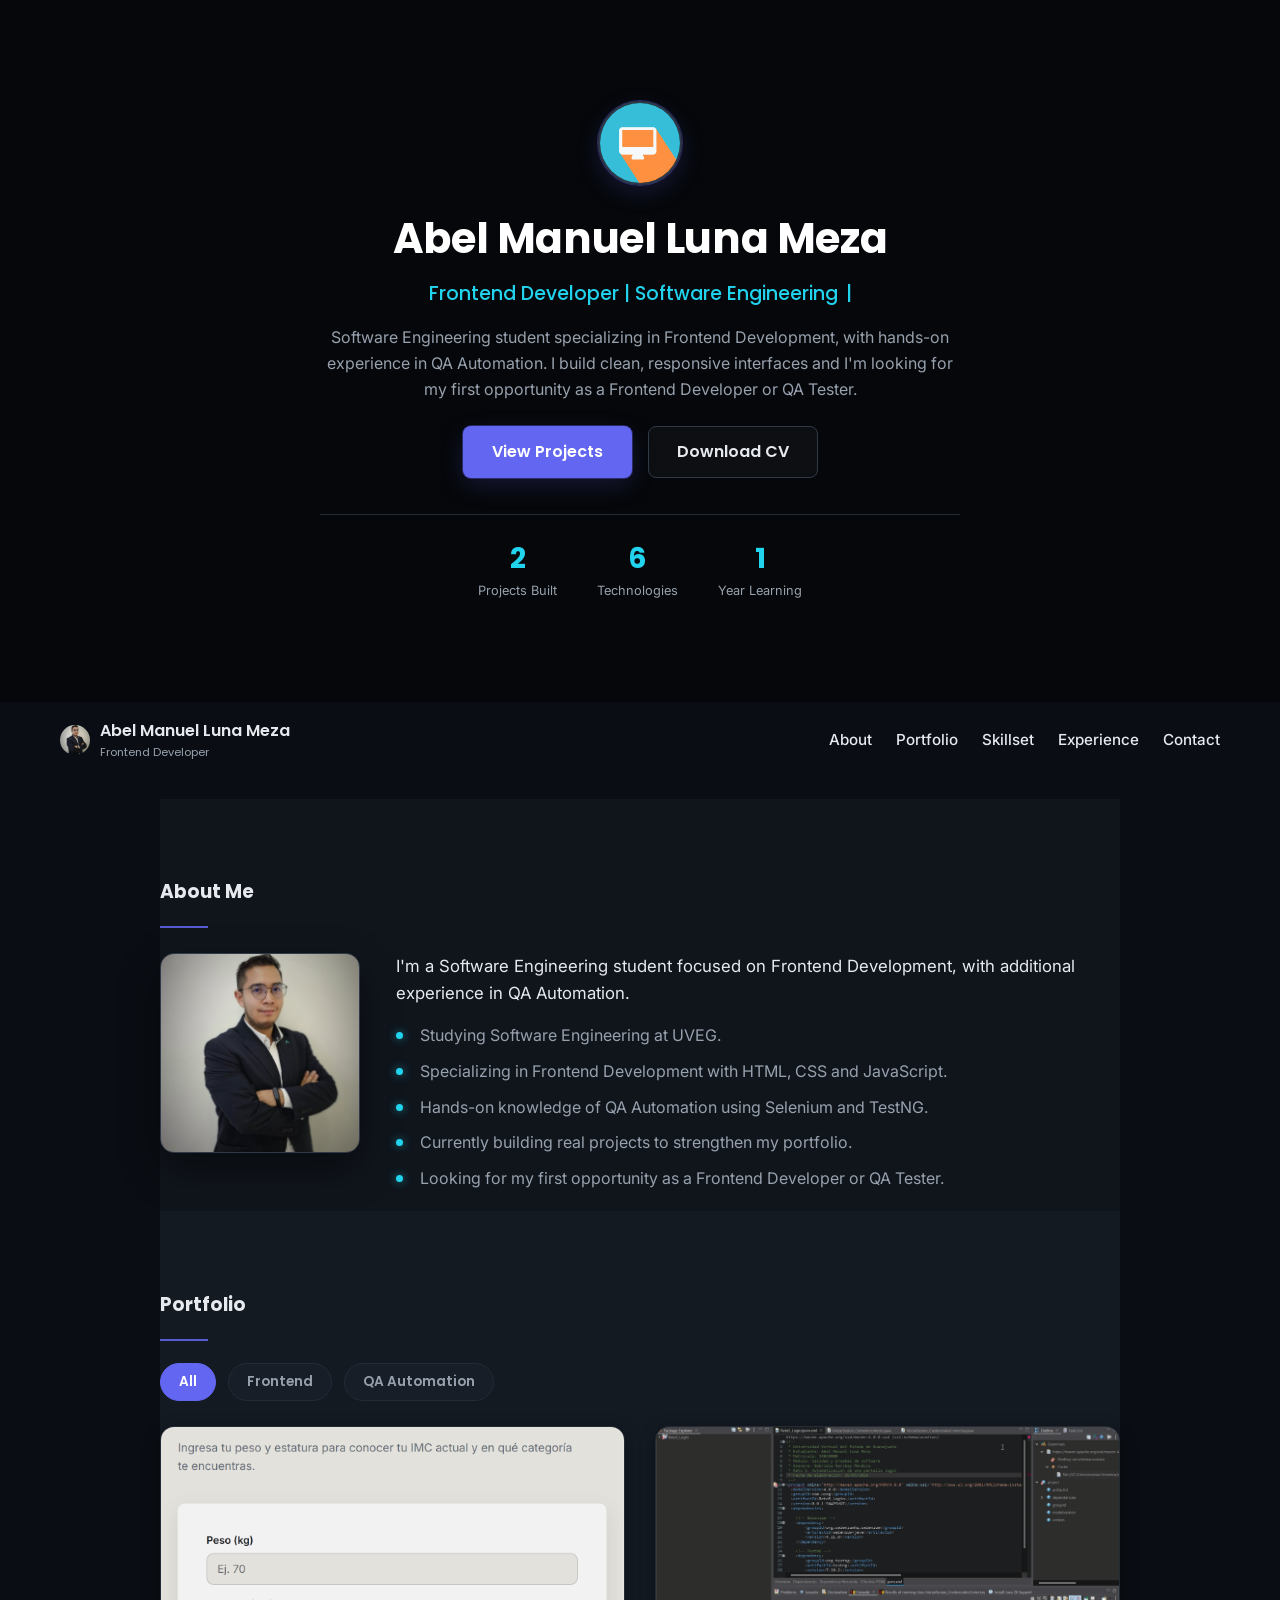
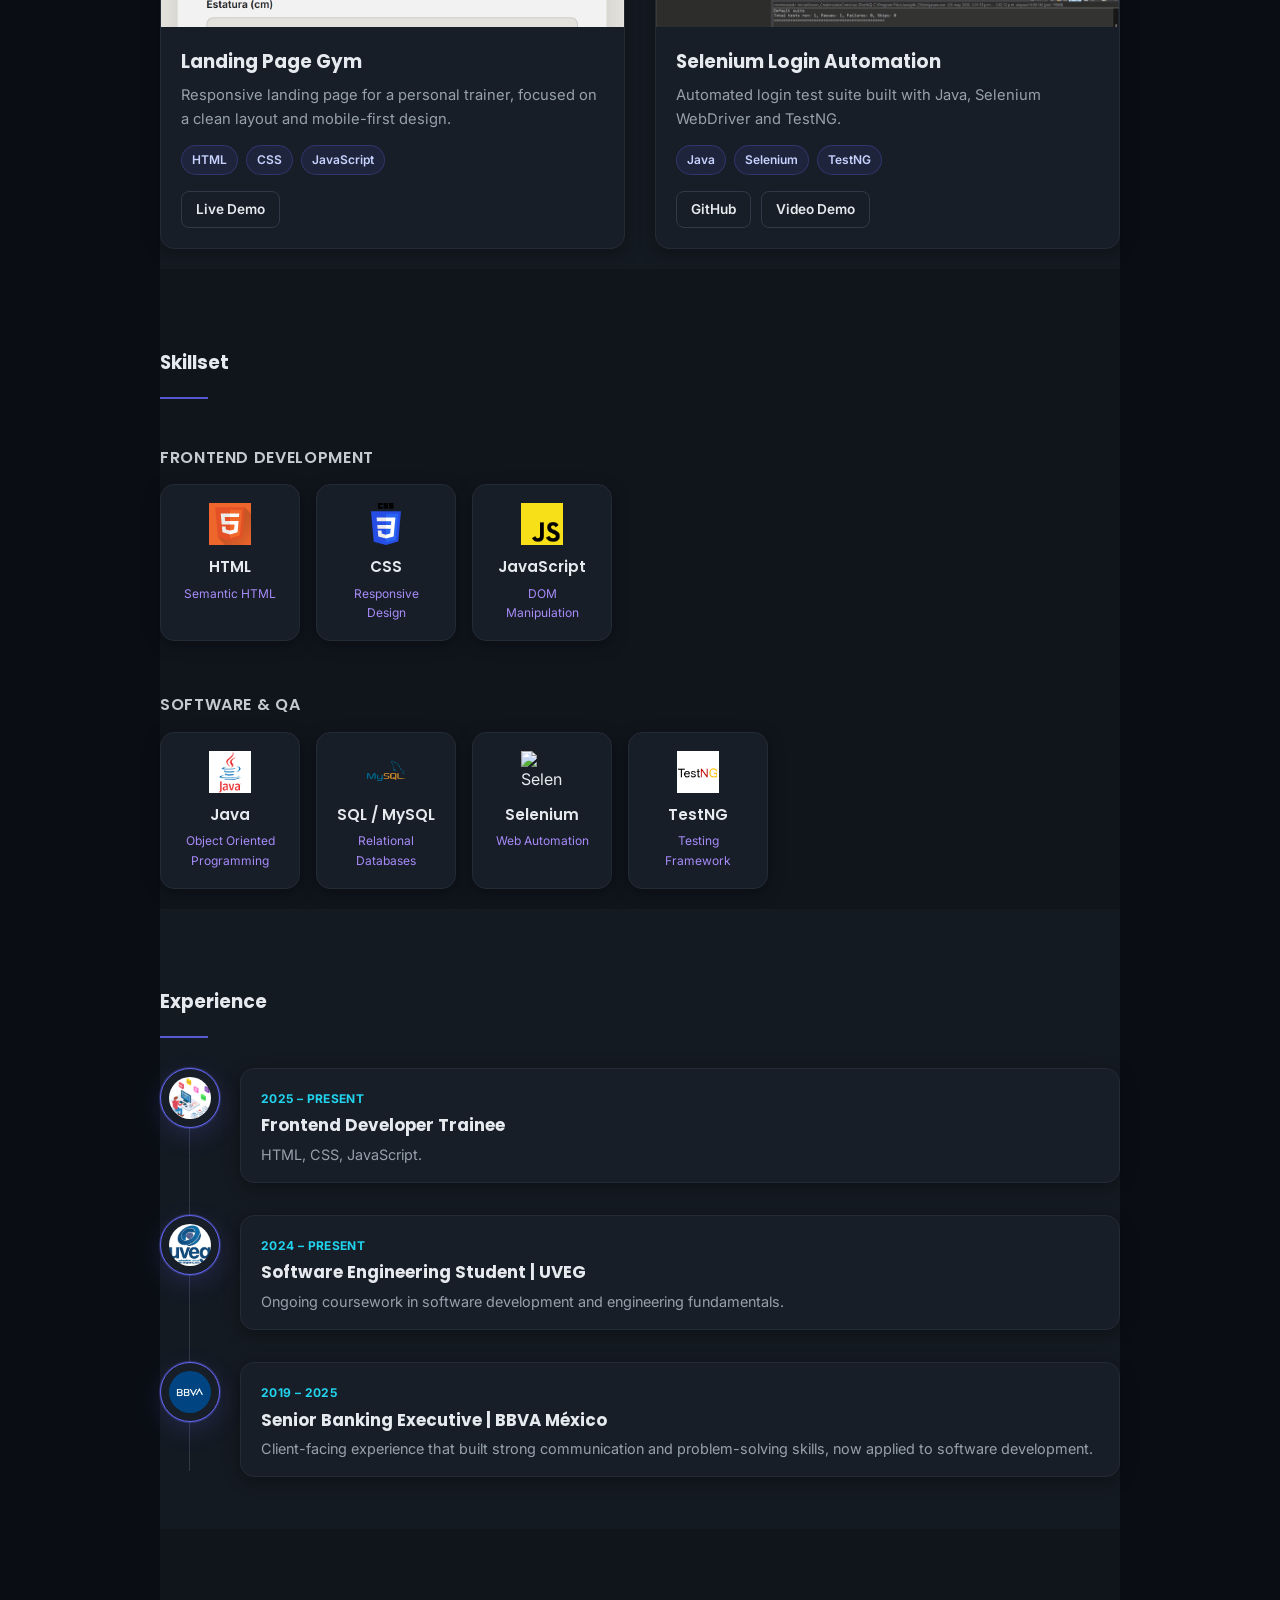
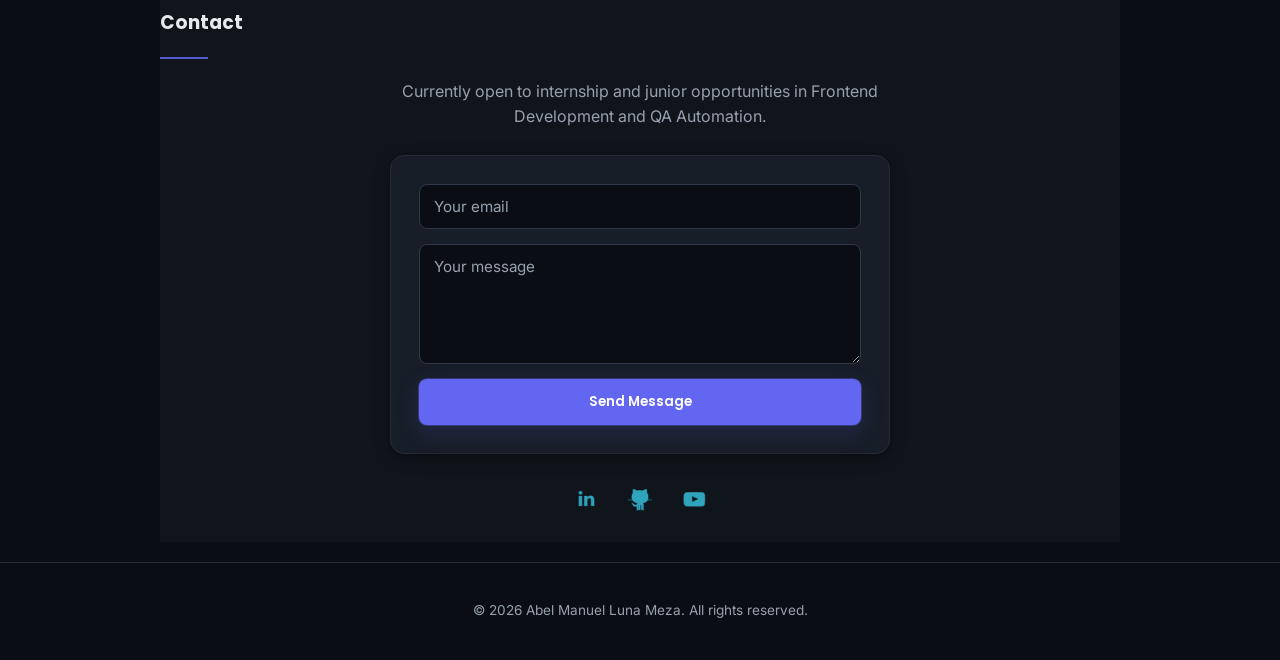
==== index.html @ c8da97dd "Enhance portfolio layout and SEO metadata Updated portfolio details, added meta tags for SEO, and im" ====
<!DOCTYPE html>
<html lang="en">
<head>
    <meta charset="UTF-8"/>
    <meta name="viewport" content="width=device-width, initial-scale=1.0"/>
    <title>Abel Manuel Luna Meza | Frontend Developer &amp; QA Automation</title>
    <meta name="description" content="Portfolio of Abel Manuel Luna Meza — Frontend Developer and Software Engineering student specializing in responsive web development and QA automation with Selenium."/>

    <meta property="og:title" content="Abel Manuel Luna Meza | Frontend Developer & QA Automation"/>
    <meta property="og:description" content="Frontend Developer and Software Engineering student building clean, responsive interfaces and exploring QA automation."/>
    <meta property="og:type" content="website"/>
    <meta property="og:image" content="./Imagenes Portafolio/img/logos/large.png"/>

    <link rel="icon" type="image/png" href="./Imagenes Portafolio/img/logos/large.png"/>

    <link rel="preconnect" href="https://fonts.googleapis.com">
    <link rel="preconnect" href="https://fonts.gstatic.com" crossorigin>
    <link href="https://fonts.googleapis.com/css2?family=Poppins:wght@500;600;700&family=Inter:wght@400;500;600&display=swap" rel="stylesheet">

    <link rel="stylesheet" href="Style.css">
</head>
<body>

<a href="#home" class="skip-link">Skip to content</a>

<header id="home" class="hero">
    <video autoplay loop muted playsinline class="video-bg">
        <source src="./Multimedia/Video Headder/174086-850404739_small.mp4" type="video/mp4" />
    </video>

    <div class="hero-content">
        <img class="circle profile-img" src="./Imagenes Portafolio/img/logos/large.png" alt="Portfolio logo" />
        <h1>Abel Manuel Luna Meza</h1>
        <h2 id="typing-title" class="hero-role"></h2>

        <p class="hero-description">
            Software Engineering student specializing in Frontend Development, with hands-on
            experience in QA Automation. I build clean, responsive interfaces and I'm looking
            for my first opportunity as a Frontend Developer or QA Tester.
        </p>

        <div class="hero-buttons">
            <a href="#portfolio" class="btn btn-primary">View Projects</a>
            <a href="./Multimedia/CV/Abel_Luna_CV.pdf" class="btn btn-outline" download>Download CV</a>
        </div>

        <div class="hero-stats">
            <div class="stat-item">
                <span class="stat-number" data-target="2">0</span>
                <span class="stat-label">Projects Built</span>
            </div>
            <div class="stat-item">
                <span class="stat-number" data-target="6">0</span>
                <span class="stat-label">Technologies</span>
            </div>
            <div class="stat-item">
                <span class="stat-number" data-target="1">0</span>
                <span class="stat-label">Year Learning</span>
            </div>
        </div>
    </div>
</header>

<nav id="navbar">
    <div class="nav-container">
        <a href="#home" class="nav-logo">
            <img class="circle" src="./Multimedia/Imagenes/Perfil.jpeg" width="30" height="30" alt="Abel Manuel Luna Meza" />
            <span>Abel Manuel Luna Meza <small>Frontend Developer</small></span>
        </a>

        <button id="menu-toggle" class="menu-toggle" aria-label="Toggle navigation menu" aria-expanded="false" aria-controls="nav-links">
            <span></span><span></span><span></span>
        </button>

        <ul class="nav-links" id="nav-links">
            <li><a href="#about">About</a></li>
            <li><a href="#portfolio">Portfolio</a></li>
            <li><a href="#skillset">Skillset</a></li>
            <li><a href="#experience">Experience</a></li>
            <li><a href="#contact">Contact</a></li>
        </ul>
    </div>
</nav>

<main class="container">

    <section id="about" class="reveal">
        <h3>About Me</h3>
        <hr/>

        <div class="about-grid">
            <img class="about-img" src="./Multimedia/Imagenes/Perfil.jpeg" alt="Abel Manuel Luna Meza" loading="lazy"/>

            <div class="about-text">
                <p>
                    I'm a Software Engineering student focused on Frontend Development, with
                    additional experience in QA Automation.
                </p>
                <ul class="about-list">
                    <li>Studying Software Engineering at UVEG.</li>
                    <li>Specializing in Frontend Development with HTML, CSS and JavaScript.</li>
                    <li>Hands-on knowledge of QA Automation using Selenium and TestNG.</li>
                    <li>Currently building real projects to strengthen my portfolio.</li>
                    <li>Looking for my first opportunity as a Frontend Developer or QA Tester.</li>
                </ul>
            </div>
        </div>
    </section>

    <section id="portfolio" class="reveal">
        <h3>Portfolio</h3>
        <hr/>

        <div class="filter-buttons" role="group" aria-label="Filter projects by category">
            <button class="filter-btn active" data-filter="all">All</button>
            <button class="filter-btn" data-filter="frontend">Frontend</button>
            <button class="filter-btn" data-filter="qa">QA Automation</button>
        </div>

        <div class="project-grid">

            <div class="project-item" data-category="frontend">
                <img src="./Imagenes Portafolio/img/portfolio/Calculadora IMC.png" alt="Landing Page Gym project screenshot" loading="lazy">

                <div class="project-info">
                    <h4>Landing Page Gym</h4>
                    <p>Responsive landing page for a personal trainer, focused on a clean layout and mobile-first design.</p>
                    <div class="tech-tags">
                        <span>HTML</span><span>CSS</span><span>JavaScript</span>
                    </div>
                    <div class="project-buttons">
                        <a href="https://lunam350.github.io/fitness-trainer-landing-page/" target="_blank" rel="noopener" aria-label="View Landing Page Gym live demo">Live Demo</a>
                    </div>
                </div>
            </div>

            <div class="project-item" data-category="qa">
                <img src="./Imagenes Portafolio/img/portfolio/Automatizacion.png" alt="Selenium Login Automation project screenshot" loading="lazy">

                <div class="project-info">
                    <h4>Selenium Login Automation</h4>
                    <p>Automated login test suite built with Java, Selenium WebDriver and TestNG.</p>
                    <div class="tech-tags">
                        <span>Java</span><span>Selenium</span><span>TestNG</span>
                    </div>
                    <div class="project-buttons">
                        <a href="https://github.com/lunam350/selenium-login-automation" target="_blank" rel="noopener" aria-label="View Selenium Login Automation source on GitHub">GitHub</a>
                        <a href="https://youtu.be/UbXfPNWPZKs" target="_blank" rel="noopener" aria-label="Watch Selenium Login Automation demo video">Video Demo</a>
                    </div>
                </div>
            </div>

        </div>
    </section>

    <section id="skillset" class="reveal">
        <h3>Skillset</h3>
        <hr/>

        <div class="skill-container">
            <div class="skill-category">
                <h4>Frontend Development</h4>
                <div class="skill-cards">
                    <div class="skill-card">
                        <img src="./Imagenes Portafolio/img/skillset/html.svg" alt="HTML" loading="lazy">
                        <span class="skill-name">HTML</span>
                        <span class="skill-subtitle">Semantic HTML</span>
                    </div>
                    <div class="skill-card">
                        <img src="./Imagenes Portafolio/img/skillset/css.svg" alt="CSS" loading="lazy">
                        <span class="skill-name">CSS</span>
                        <span class="skill-subtitle">Responsive Design</span>
                    </div>
                    <div class="skill-card">
                        <img src="./Imagenes Portafolio/img/skillset/JSc.png" alt="JavaScript" loading="lazy">
                        <span class="skill-name">JavaScript</span>
                        <span class="skill-subtitle">DOM Manipulation</span>
                    </div>
                </div>
            </div>

            <div class="skill-category">
                <h4>Software &amp; QA</h4>
                <div class="skill-cards">
                    <div class="skill-card">
                        <img src="./Imagenes Portafolio/img/skillset/images.png" alt="Java" loading="lazy">
                        <span class="skill-name">Java</span>
                        <span class="skill-subtitle">Object Oriented Programming</span>
                    </div>
                    <div class="skill-card">
                        <img src="./Imagenes Portafolio/img/skillset/mysql-5-logo-png-transparent.png" alt="SQL / MySQL" loading="lazy">
                        <span class="skill-name">SQL / MySQL</span>
                        <span class="skill-subtitle">Relational Databases</span>
                    </div>
                    <div class="skill-card">
                        <img src="./Imagenes Portafolio/img/skillset/selenium.png" alt="Selenium" loading="lazy">
                        <span class="skill-name">Selenium</span>
                        <span class="skill-subtitle">Web Automation</span>
                    </div>
                    <div class="skill-card">
                        <img src="./Imagenes Portafolio/img/skillset/test.png" alt="TestNG" loading="lazy">
                        <span class="skill-name">TestNG</span>
                        <span class="skill-subtitle">Testing Framework</span>
                    </div>
                </div>
            </div>
        </div>
    </section>

    <section id="experience" class="reveal">
        <h3>Experience</h3>
        <hr/>

        <ul class="timeline">
            <li class="timeline-item">
                <img src="./Imagenes Portafolio/img/experience/desarrollo.png" alt="Frontend Development" loading="lazy">
                <div class="timeline-content">
                    <span class="timeline-date">2025 &ndash; Present</span>
                    <h4>Frontend Developer Trainee</h4>
                    <p>HTML, CSS, JavaScript.</p>
                </div>
            </li>

            <li class="timeline-item">
                <img src="./Imagenes Portafolio/img/experience/UVEG_Logo.jpg" alt="UVEG" loading="lazy">
                <div class="timeline-content">
                    <span class="timeline-date">2024 &ndash; Present</span>
                    <h4>Software Engineering Student | UVEG</h4>
                    <p>Ongoing coursework in software development and engineering fundamentals.</p>
                </div>
            </li>

            <li class="timeline-item">
                <img src="./Imagenes Portafolio/img/experience/bbva.avif" alt="BBVA México" loading="lazy">
                <div class="timeline-content">
                    <span class="timeline-date">2019 &ndash; 2025</span>
                    <h4>Senior Banking Executive | BBVA México</h4>
                    <p>Client-facing experience that built strong communication and problem-solving skills, now applied to software development.</p>
                </div>
            </li>
        </ul>
    </section>

    <section id="contact" class="reveal">
        <h3>Contact</h3>
        <hr/>

        <p class="contact-intro">
            Currently open to internship and junior opportunities in Frontend Development and QA Automation.
        </p>

        <form action="https://formspree.io/f/mayvdgwl" method="POST" class="contact-form">
            <label class="visually-hidden" for="contact-email">Your email</label>
            <input id="contact-email" type="email" name="_replyto" placeholder="Your email" required/>

            <label class="visually-hidden" for="contact-message">Your message</label>
            <textarea id="contact-message" name="message" placeholder="Your message" required></textarea>

            <button type="submit">Send Message</button>
        </form>

        <div class="social-media">
            <a href="https://www.linkedin.com/in/abel-manuel-luna-meza-0614951b8/" target="_blank" rel="noopener" aria-label="Abel's LinkedIn profile"><img src="./Imagenes Portafolio/img/social/linkedin.png" alt="" loading="lazy"/></a>
            <a href="https://github.com/lunam350" target="_blank" rel="noopener" aria-label="Abel's GitHub profile"><img src="./Imagenes Portafolio/img/social/github.png" alt="" loading="lazy"/></a>
            <a href="https://www.youtube.com/@MykelCode350" target="_blank" rel="noopener" aria-label="Abel's YouTube channel"><img src="./Imagenes Portafolio/img/social/youtube.png" alt="" loading="lazy"/></a>
        </div>
    </section>

</main>

<footer class="site-footer">
    <p>&copy; 2026 Abel Manuel Luna Meza. All rights reserved.</p>
</footer>

<button id="back-to-top" aria-label="Back to top">&uarr;</button>

<script src="script.js"></script>
</body>
</html>
---- Style.css ----
/* =========================================================
   1. DESIGN TOKENS — Linear / Vercel inspired dark theme
   ========================================================= */
:root {
    --primary: #6366f1;
    --primary-hover: #818cf8;
    --secondary: #a78bfa;
    --accent: #22d3ee;

    --bg-base: #0a0e14;
    --bg-surface: #10151c;
    --bg-surface-alt: #141a22;
    --bg-elevated: #171e27;

    --border-color: #232b36;
    --border-color-strong: #2f3948;

    --text-main: #e6e9ee;
    --text-muted: #97a1ad;

    --ink: #05070a;
    --surface: #10151c;
    --surface-alt: #141a22;

    --radius-sm: 8px;
    --radius: 14px;
    --shadow-sm: 0 4px 16px rgba(0, 0, 0, 0.35);
    --shadow-md: 0 16px 40px rgba(0, 0, 0, 0.45);
    --glow-primary: 0 0 0 1px rgba(99, 102, 241, 0.35), 0 8px 24px rgba(99, 102, 241, 0.18);

    --transition: 0.3s ease;

    --font-heading: 'Poppins', 'Segoe UI', sans-serif;
    --font-body: 'Inter', 'Segoe UI', sans-serif;
}

/* =========================================================
   2. RESET & BASE
   ========================================================= */
* { box-sizing: border-box; }

html {
    scroll-behavior: smooth;
}

body {
    font-family: var(--font-body);
    margin: 0;
    line-height: 1.6;
    background-color: var(--bg-base);
    color: var(--text-main);
}

h1, h2, h3, h4 {
    font-family: var(--font-heading);
    color: var(--text-main);
}

.container {
    max-width: 1000px;
    margin: auto;
    padding: 20px;
}

.circle { border-radius: 50%; }

hr {
    border: none;
    border-top: 2px solid var(--primary);
    width: 48px;
    margin: 10px 0 0;
    opacity: 0.85;
}

/* Sections get scroll offset so the sticky navbar doesn't cover anchors */
section {
    scroll-margin-top: 90px;
    padding: 60px 0 20px;
}

/* Subtle alternating background tones between sections (no pure white/black) */
#about { background-color: var(--bg-surface); }
#portfolio { background-color: var(--bg-surface-alt); }
#skillset { background-color: var(--bg-surface); }
#experience { background-color: var(--bg-surface-alt); }
#contact { background-color: var(--bg-surface); }

/* Accessibility helpers */
.visually-hidden {
    position: absolute;
    width: 1px; height: 1px;
    padding: 0; margin: -1px;
    overflow: hidden;
    clip: rect(0, 0, 0, 0);
    white-space: nowrap;
    border: 0;
}

.skip-link {
    position: absolute;
    left: -999px;
    top: auto;
    background: var(--primary);
    color: #fff;
    padding: 10px 16px;
    z-index: 1000;
    border-radius: var(--radius-sm);
}

.skip-link:focus {
    left: 10px;
    top: 10px;
}

a:focus-visible,
button:focus-visible,
input:focus-visible,
textarea:focus-visible {
    outline: 2px solid var(--accent);
    outline-offset: 2px;
}

/* Scroll-reveal animation */
.reveal {
    opacity: 0;
    transform: translateY(20px);
    transition: opacity 0.6s ease, transform 0.6s ease;
}

.reveal.visible {
    opacity: 1;
    transform: translateY(0);
}

@media (prefers-reduced-motion: reduce) {
    .reveal { opacity: 1; transform: none; transition: none; }
    html { scroll-behavior: auto; }
}

/* =========================================================
   3. BUTTONS
   ========================================================= */
.btn {
    display: inline-block;
    padding: 12px 28px;
    border-radius: var(--radius-sm);
    font-weight: 600;
    font-family: var(--font-heading);
    text-decoration: none;
    transition: transform var(--transition), box-shadow var(--transition), background var(--transition), border-color var(--transition);
    border: 1px solid transparent;
}

.btn-primary {
    background: var(--primary);
    color: #fff;
    box-shadow: var(--glow-primary);
}

.btn-primary:hover {
    background: var(--primary-hover);
    transform: translateY(-2px);
    box-shadow: 0 0 0 1px rgba(129, 140, 248, 0.45), 0 10px 28px rgba(99, 102, 241, 0.28);
}

.btn-outline {
    background: rgba(255, 255, 255, 0.03);
    color: var(--text-main);
    border-color: var(--border-color-strong);
}

.btn-outline:hover {
    background: rgba(255, 255, 255, 0.06);
    border-color: var(--secondary);
    transform: translateY(-2px);
}

/* =========================================================
   4. HERO
   ========================================================= */
.hero {
    position: relative;
    min-height: 78vh;
    display: flex;
    align-items: center;
    justify-content: center;
    overflow: hidden;
    color: #fff;
    text-align: center;
    background-color: var(--ink);
    padding: 40px 20px;
}

.video-bg {
    position: absolute;
    top: 50%; left: 50%;
    min-width: 100%; min-height: 100%;
    width: auto; height: auto;
    z-index: 1;
    transform: translate(-50%, -50%);
    filter: brightness(0.22) saturate(1.05);
    object-fit: cover;
}

.hero::after {
    content: "";
    position: absolute;
    inset: 0;
    z-index: 2;
    background: linear-gradient(180deg, rgba(5, 7, 10, 0.45) 0%, rgba(5, 7, 10, 0.88) 100%);
}

.hero-content {
    position: relative;
    z-index: 10;
    max-width: 640px;
}

.hero-content .profile-img {
    width: 84px;
    height: 84px;
    object-fit: cover;
    border: 2px solid var(--border-color-strong);
    box-shadow: var(--glow-primary);
    margin-bottom: 14px;
}

.hero-content h1 {
    font-size: 2.6rem;
    margin: 0 0 6px;
    color: #fff;
    letter-spacing: -0.01em;
}

.hero-role {
    font-size: 1.2rem;
    font-weight: 500;
    color: var(--accent);
    min-height: 1.6em;
    margin: 0 0 16px;
}

.hero-role::after {
    content: "|";
    margin-left: 3px;
    animation: blink 1s step-start infinite;
}

@keyframes blink {
    50% { opacity: 0; }
}

.hero-description {
    font-size: 1rem;
    color: var(--text-muted);
    margin-bottom: 24px;
}

.hero-buttons {
    display: flex;
    gap: 16px;
    justify-content: center;
    flex-wrap: wrap;
    margin-bottom: 36px;
}

.hero-stats {
    display: flex;
    justify-content: center;
    gap: 40px;
    flex-wrap: wrap;
    border-top: 1px solid var(--border-color);
    padding-top: 20px;
}

.stat-item {
    display: flex;
    flex-direction: column;
}

.stat-number {
    font-family: var(--font-heading);
    font-size: 1.8rem;
    font-weight: 700;
    color: var(--accent);
}

.stat-label {
    font-size: 0.8rem;
    color: var(--text-muted);
}

/* =========================================================
   5. NAVBAR — shrinks + blurs on scroll, like a modern app
   ========================================================= */
#navbar {
    background: rgba(10, 14, 20, 0.7);
    backdrop-filter: blur(10px);
    -webkit-backdrop-filter: blur(10px);
    padding: 16px 0;
    box-shadow: none;
    border-bottom: 1px solid transparent;
    position: sticky;
    top: 0;
    z-index: 100;
    transition: background var(--transition), padding var(--transition), box-shadow var(--transition), border-color var(--transition);
}

#navbar.scrolled {
    background-color: rgba(10, 14, 20, 0.85);
    backdrop-filter: blur(14px);
    -webkit-backdrop-filter: blur(14px);
    padding: 8px 0;
    box-shadow: 0 8px 24px rgba(0, 0, 0, 0.3);
    border-bottom: 1px solid var(--border-color);
}

#navbar.scrolled a,
#navbar.scrolled span {
    color: var(--text-main);
}

.nav-container {
    display: flex;
    justify-content: space-between;
    align-items: center;
    max-width: 1200px;
    margin: auto;
    padding: 0 20px;
}

.nav-logo {
    display: flex;
    align-items: center;
    gap: 10px;
    text-decoration: none;
    color: var(--text-main);
    font-weight: 600;
    font-family: var(--font-heading);
}

.nav-logo small {
    display: block;
    font-weight: 400;
    color: var(--text-muted);
    font-size: 0.7rem;
}

.nav-links {
    list-style: none;
    display: flex;
    gap: 24px;
    margin: 0;
    padding: 0;
}

.nav-links a {
    text-decoration: none;
    color: var(--text-main);
    font-weight: 500;
    font-size: 0.95rem;
    position: relative;
    padding-bottom: 4px;
    transition: color var(--transition);
}

.nav-links a:hover {
    color: var(--primary-hover);
}

.nav-links a::after {
    content: "";
    position: absolute;
    left: 0; bottom: 0;
    width: 0;
    height: 2px;
    background: var(--accent);
    transition: width var(--transition);
}

.nav-links a:hover::after,
.nav-links a.active-link::after {
    width: 100%;
}

.nav-links a.active-link {
    color: var(--accent);
}

.menu-toggle {
    display: none;
    flex-direction: column;
    justify-content: center;
    gap: 5px;
    width: 30px;
    height: 24px;
    background: none;
    border: none;
    cursor: pointer;
    padding: 0;
}

.menu-toggle span {
    display: block;
    height: 2px;
    width: 100%;
    background: var(--text-main);
    border-radius: 2px;
    transition: transform var(--transition), opacity var(--transition), background var(--transition);
}

/* Animación hamburguesa -> X */
.menu-toggle.open span:nth-child(1) {
    transform: translateY(7px) rotate(45deg);
}

.menu-toggle.open span:nth-child(2) {
    opacity: 0;
}

.menu-toggle.open span:nth-child(3) {
    transform: translateY(-7px) rotate(-45deg);
}

/* =========================================================
   6. ABOUT
   ========================================================= */
.about-grid {
    display: grid;
    grid-template-columns: 200px 1fr;
    gap: 36px;
    align-items: start;
    margin-top: 25px;
}

.about-img {
    width: 100%;
    aspect-ratio: 1 / 1;
    object-fit: cover;
    border-radius: var(--radius);
    border: 1px solid var(--border-color-strong);
    box-shadow: var(--shadow-md);
}

.about-text p {
    font-size: 1.05rem;
    margin-top: 0;
    color: var(--text-main);
}

.about-list {
    list-style: none;
    padding: 0;
    margin: 0;
    display: flex;
    flex-direction: column;
    gap: 10px;
}

.about-list li {
    padding-left: 24px;
    position: relative;
    color: var(--text-muted);
}

.about-list li::before {
    content: "";
    position: absolute;
    left: 0;
    top: 9px;
    width: 7px;
    height: 7px;
    background: var(--accent);
    border-radius: 50%;
    box-shadow: 0 0 8px rgba(34, 211, 238, 0.6);
}

/* =========================================================
   7. PORTFOLIO
   ========================================================= */
.filter-buttons {
    display: flex;
    gap: 12px;
    flex-wrap: wrap;
    margin: 22px 0 6px;
}

.filter-btn {
    background: var(--bg-elevated);
    border: 1px solid var(--border-color);
    color: var(--text-muted);
    padding: 8px 18px;
    border-radius: 999px;
    font-family: var(--font-heading);
    font-size: 0.85rem;
    font-weight: 600;
    cursor: pointer;
    transition: background var(--transition), color var(--transition), border-color var(--transition);
}

.filter-btn:hover {
    border-color: var(--secondary);
    color: var(--text-main);
}

.filter-btn.active {
    background: var(--primary);
    border-color: var(--primary);
    color: #fff;
}

.project-grid {
    display: grid;
    grid-template-columns: repeat(auto-fit, minmax(300px, 1fr));
    gap: 30px;
    margin-top: 25px;
}

.project-item {
    background: var(--bg-elevated);
    border: 1px solid var(--border-color);
    border-radius: var(--radius);
    overflow: hidden;
    box-shadow: var(--shadow-sm);
    transition: transform var(--transition), box-shadow var(--transition), border-color var(--transition);
    display: flex;
    flex-direction: column;
    height: 100%;
}

.project-item:hover {
    transform: translateY(-6px) scale(1.01);
    border-color: var(--border-color-strong);
    box-shadow: var(--glow-primary), var(--shadow-md);
}

.project-item.hidden {
    display: none;
}

.project-item img {
    width: 100%;
    height: 200px;
    object-fit: cover;
    display: block;
    filter: saturate(0.95) brightness(0.95);
}

.project-info {
    padding: 20px;
    display: flex;
    flex-direction: column;
    flex-grow: 1;
}

.project-item h4 {
    margin: 0 0 8px;
    font-size: 1.15rem;
}

.project-info p {
    color: var(--text-muted);
    font-size: 0.92rem;
    margin: 0 0 14px;
    flex-grow: 1;
}

.tech-tags {
    display: flex;
    flex-wrap: wrap;
    gap: 8px;
    margin-bottom: 16px;
}

.tech-tags span {
    background: rgba(99, 102, 241, 0.1);
    border: 1px solid rgba(99, 102, 241, 0.25);
    color: #c7d2fe;
    font-size: 0.75rem;
    font-weight: 600;
    padding: 4px 10px;
    border-radius: 999px;
}

.project-buttons {
    display: flex;
    gap: 10px;
    flex-wrap: wrap;
}

.project-buttons a {
    text-decoration: none;
    font-size: 0.85rem;
    font-weight: 600;
    color: var(--text-main);
    border: 1px solid var(--border-color-strong);
    padding: 7px 14px;
    border-radius: var(--radius-sm);
    transition: background var(--transition), border-color var(--transition), color var(--transition), transform var(--transition);
}

.project-buttons a:hover {
    background: var(--primary);
    border-color: var(--primary);
    color: #fff;
    transform: translateY(-2px);
}

/* =========================================================
   8. SKILLSET — badge-style cards
   ========================================================= */
.skill-container {
    display: flex;
    flex-direction: column;
    gap: 30px;
    margin-top: 25px;
}

.skill-category h4 {
    margin-bottom: 14px;
    color: var(--text-main);
    font-size: 1rem;
    text-transform: uppercase;
    letter-spacing: 0.04em;
    font-weight: 600;
    opacity: 0.85;
}

.skill-cards {
    display: flex;
    flex-wrap: wrap;
    gap: 16px;
}

.skill-card {
    background: var(--bg-elevated);
    border: 1px solid var(--border-color);
    border-radius: var(--radius);
    box-shadow: var(--shadow-sm);
    padding: 18px 20px;
    display: flex;
    flex-direction: column;
    align-items: center;
    text-align: center;
    width: 140px;
    transition: transform var(--transition), box-shadow var(--transition), border-color var(--transition);
}

.skill-card:hover {
    transform: translateY(-5px) scale(1.02);
    border-color: var(--primary);
    box-shadow: var(--glow-primary);
}

.skill-card img {
    width: 42px;
    height: 42px;
    object-fit: contain;
    margin-bottom: 10px;
}

.skill-name {
    font-family: var(--font-heading);
    font-weight: 600;
    font-size: 0.95rem;
    color: var(--text-main);
}

.skill-subtitle {
    font-size: 0.75rem;
    color: var(--secondary);
    margin-top: 4px;
}

/* =========================================================
   9. EXPERIENCE — TIMELINE
   ========================================================= */
.timeline {
    list-style: none;
    padding: 0;
    margin: 30px 0 0;
    position: relative;
}

.timeline::before {
    content: "";
    position: absolute;
    left: 29px;
    top: 6px;
    bottom: 6px;
    width: 1px;
    background: var(--border-color-strong);
}

.timeline-item {
    display: flex;
    gap: 20px;
    align-items: flex-start;
    position: relative;
    margin-bottom: 32px;
}

.timeline-item img {
    width: 60px;
    height: 60px;
    object-fit: contain;
    background: var(--bg-elevated);
    border: 1px solid var(--primary);
    border-radius: 50%;
    padding: 8px;
    position: relative;
    z-index: 2;
    flex-shrink: 0;
    box-shadow: var(--glow-primary);
}

.timeline-content {
    background: var(--bg-elevated);
    border: 1px solid var(--border-color);
    border-radius: var(--radius);
    box-shadow: var(--shadow-sm);
    padding: 16px 20px;
    flex-grow: 1;
    transition: border-color var(--transition), transform var(--transition);
}

.timeline-content:hover {
    border-color: var(--border-color-strong);
    transform: translateY(-2px);
}

.timeline-date {
    display: inline-block;
    font-size: 0.75rem;
    font-weight: 700;
    color: var(--accent);
    text-transform: uppercase;
    letter-spacing: 0.03em;
    margin-bottom: 4px;
}

.timeline-content h4 {
    margin: 0 0 4px;
    font-size: 1.05rem;
    color: var(--text-main);
}

.timeline-content p {
    margin: 0;
    color: var(--text-muted);
    font-size: 0.9rem;
}

/* =========================================================
   10. CONTACT — modern SaaS-style form
   ========================================================= */
.contact-intro {
    text-align: center;
    color: var(--text-muted);
    max-width: 500px;
    margin: 20px auto 25px;
}

.contact-form {
    display: flex;
    flex-direction: column;
    gap: 15px;
    max-width: 500px;
    margin: auto;
    background: var(--bg-elevated);
    border: 1px solid var(--border-color);
    border-radius: var(--radius);
    padding: 28px;
    box-shadow: var(--shadow-sm);
}

.contact-form input,
.contact-form textarea {
    padding: 12px 14px;
    border: 1px solid var(--border-color-strong);
    border-radius: var(--radius-sm);
    font-family: var(--font-body);
    font-size: 0.95rem;
    background: var(--bg-base);
    color: var(--text-main);
    transition: border-color var(--transition), box-shadow var(--transition);
}

.contact-form input::placeholder,
.contact-form textarea::placeholder {
    color: var(--text-muted);
}

.contact-form input:focus,
.contact-form textarea:focus {
    border-color: var(--primary);
    box-shadow: 0 0 0 3px rgba(99, 102, 241, 0.18);
    outline: none;
}

.contact-form textarea {
    min-height: 120px;
    resize: vertical;
}

.contact-form button {
    background: var(--primary);
    color: #fff;
    border: none;
    padding: 13px;
    font-weight: 600;
    font-family: var(--font-heading);
    border-radius: var(--radius-sm);
    cursor: pointer;
    transition: background var(--transition), transform var(--transition), box-shadow var(--transition);
    box-shadow: var(--glow-primary);
}

.contact-form button:hover {
    background: var(--primary-hover);
    transform: translateY(-2px);
}

.social-media {
    margin-top: 30px;
    text-align: center;
}

.social-media img {
    width: 30px;
    margin: 0 10px;
    opacity: 0.85;
    transition: transform var(--transition), opacity var(--transition);
}

.social-media a:hover img {
    transform: translateY(-4px);
    opacity: 1;
}

/* =========================================================
   11. FOOTER & BACK TO TOP
   ========================================================= */
.site-footer {
    text-align: center;
    padding: 24px 20px;
    color: var(--text-muted);
    font-size: 0.85rem;
    background: var(--bg-base);
    border-top: 1px solid var(--border-color);
}

#back-to-top {
    position: fixed;
    right: 24px;
    bottom: 24px;
    width: 46px;
    height: 46px;
    border-radius: 50%;
    border: 1px solid var(--border-color-strong);
    background: var(--primary);
    color: #fff;
    font-size: 1.2rem;
    cursor: pointer;
    box-shadow: var(--glow-primary), var(--shadow-md);
    opacity: 0;
    visibility: hidden;
    transform: translateY(10px);
    transition: opacity var(--transition), transform var(--transition), background var(--transition);
    z-index: 200;
}

#back-to-top.visible {
    opacity: 1;
    visibility: visible;
    transform: translateY(0);
}

#back-to-top:hover {
    background: var(--primary-hover);
}

/* =========================================================
   12. RESPONSIVE
   ========================================================= */
@media (max-width: 800px) {
    .about-grid {
        grid-template-columns: 1fr;
    }

    .about-img {
        max-width: 220px;
        margin: 0 auto;
    }
}

@media (max-width: 700px) {
    .menu-toggle {
        display: flex;
    }

    .nav-links {
        position: absolute;
        top: 100%;
        left: 0;
        right: 0;
        background: rgba(10, 14, 20, 0.96);
        backdrop-filter: blur(14px);
        -webkit-backdrop-filter: blur(14px);
        flex-direction: column;
        align-items: center;
        gap: 0;
        max-height: 0;
        overflow: hidden;
        transition: max-height var(--transition);
        border-bottom: 1px solid var(--border-color);
    }

    .nav-links.active {
        max-height: 300px;
    }

    .nav-links li {
        width: 100%;
        text-align: center;
    }

    .nav-links a {
        display: block;
        padding: 14px 0;
    }

    .hero-content h1 {
        font-size: 2rem;
    }

    .hero-stats {
        gap: 24px;
    }
}

@media (max-width: 480px) {
    .hero-buttons {
        flex-direction: column;
        align-items: stretch;
    }

    .skill-card {
        width: 100%;
    }

    .timeline::before {
        left: 24px;
    }

    .timeline-item img {
        width: 48px;
        height: 48px;
    }
}
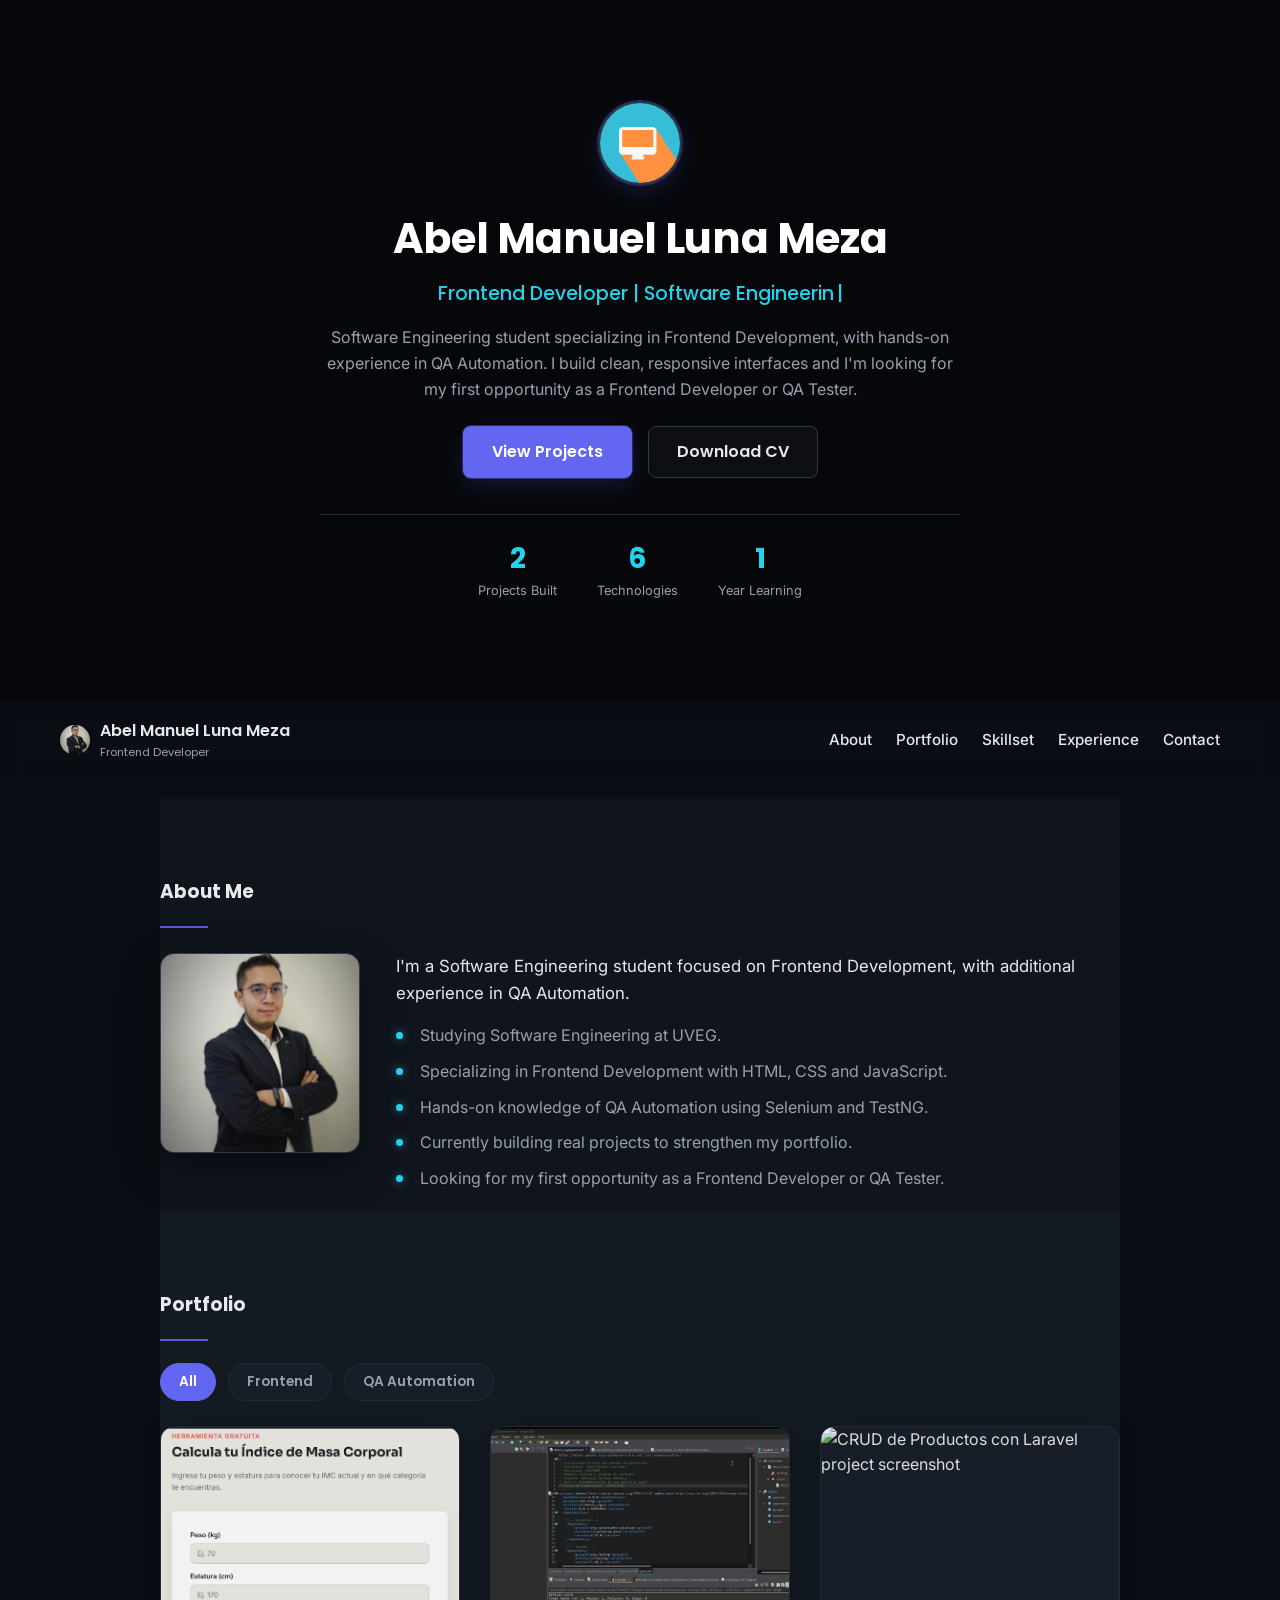
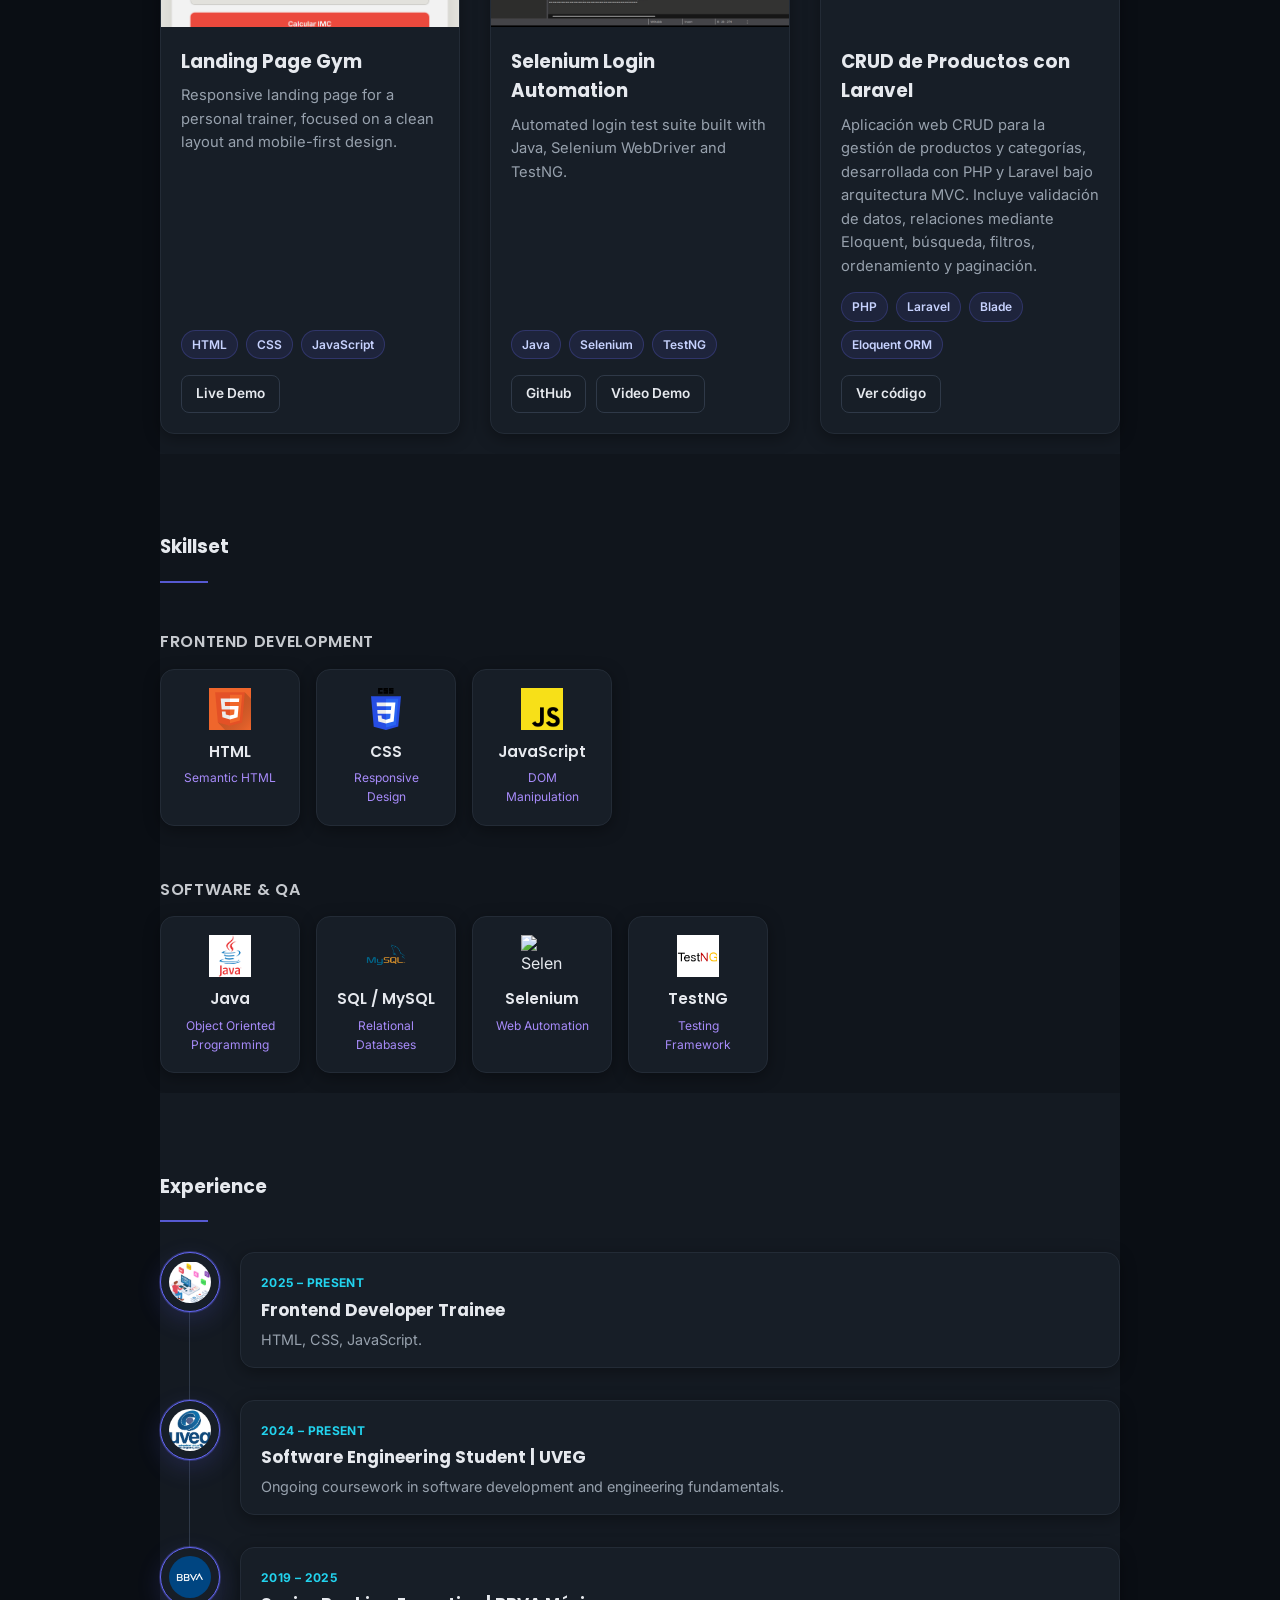
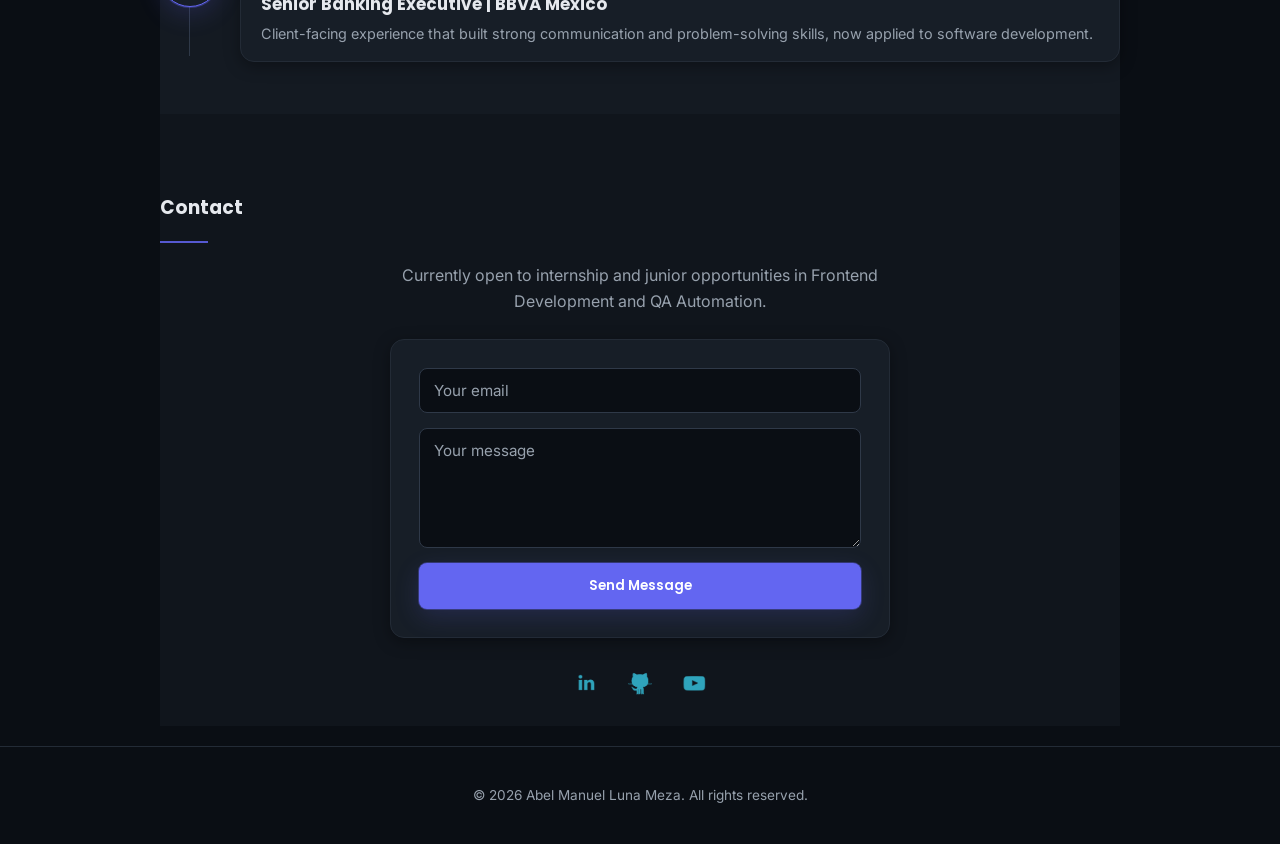
==== commit 8cbe7134: "Fix HTML encoding issues in index.html" ====
--- a/index.html
+++ b/index.html
@@ -150,6 +150,21 @@
                 </div>
             </div>
 
+             <div class="project-item" data-category="backend">
+                <img src="./Imagenes Portafolio/img/portfolio/crud-laravel.png" alt="CRUD de Productos con Laravel project screenshot" loading="lazy">
+
+                <div class="project-info">
+                    <h4>CRUD de Productos con Laravel</h4>
+                    <p>Aplicación web CRUD para la gestión de productos y categorías, desarrollada con PHP y Laravel bajo arquitectura MVC. Incluye validación de datos, relaciones mediante Eloquent, búsqueda, filtros, ordenamiento y paginación.</p>
+                    <div class="tech-tags">
+                        <span>PHP</span><span>Laravel</span><span>Blade</span><span>Eloquent ORM</span>
+                    </div>
+                    <div class="project-buttons">
+                        <a href="URL_REPOSITORIO_LARAVEL" target="_blank" rel="noopener noreferrer" aria-label="View CRUD de Productos con Laravel source code on GitHub">Ver código</a>
+                    </div>
+                </div>
+            </div>
+            
         </div>
     </section>
 
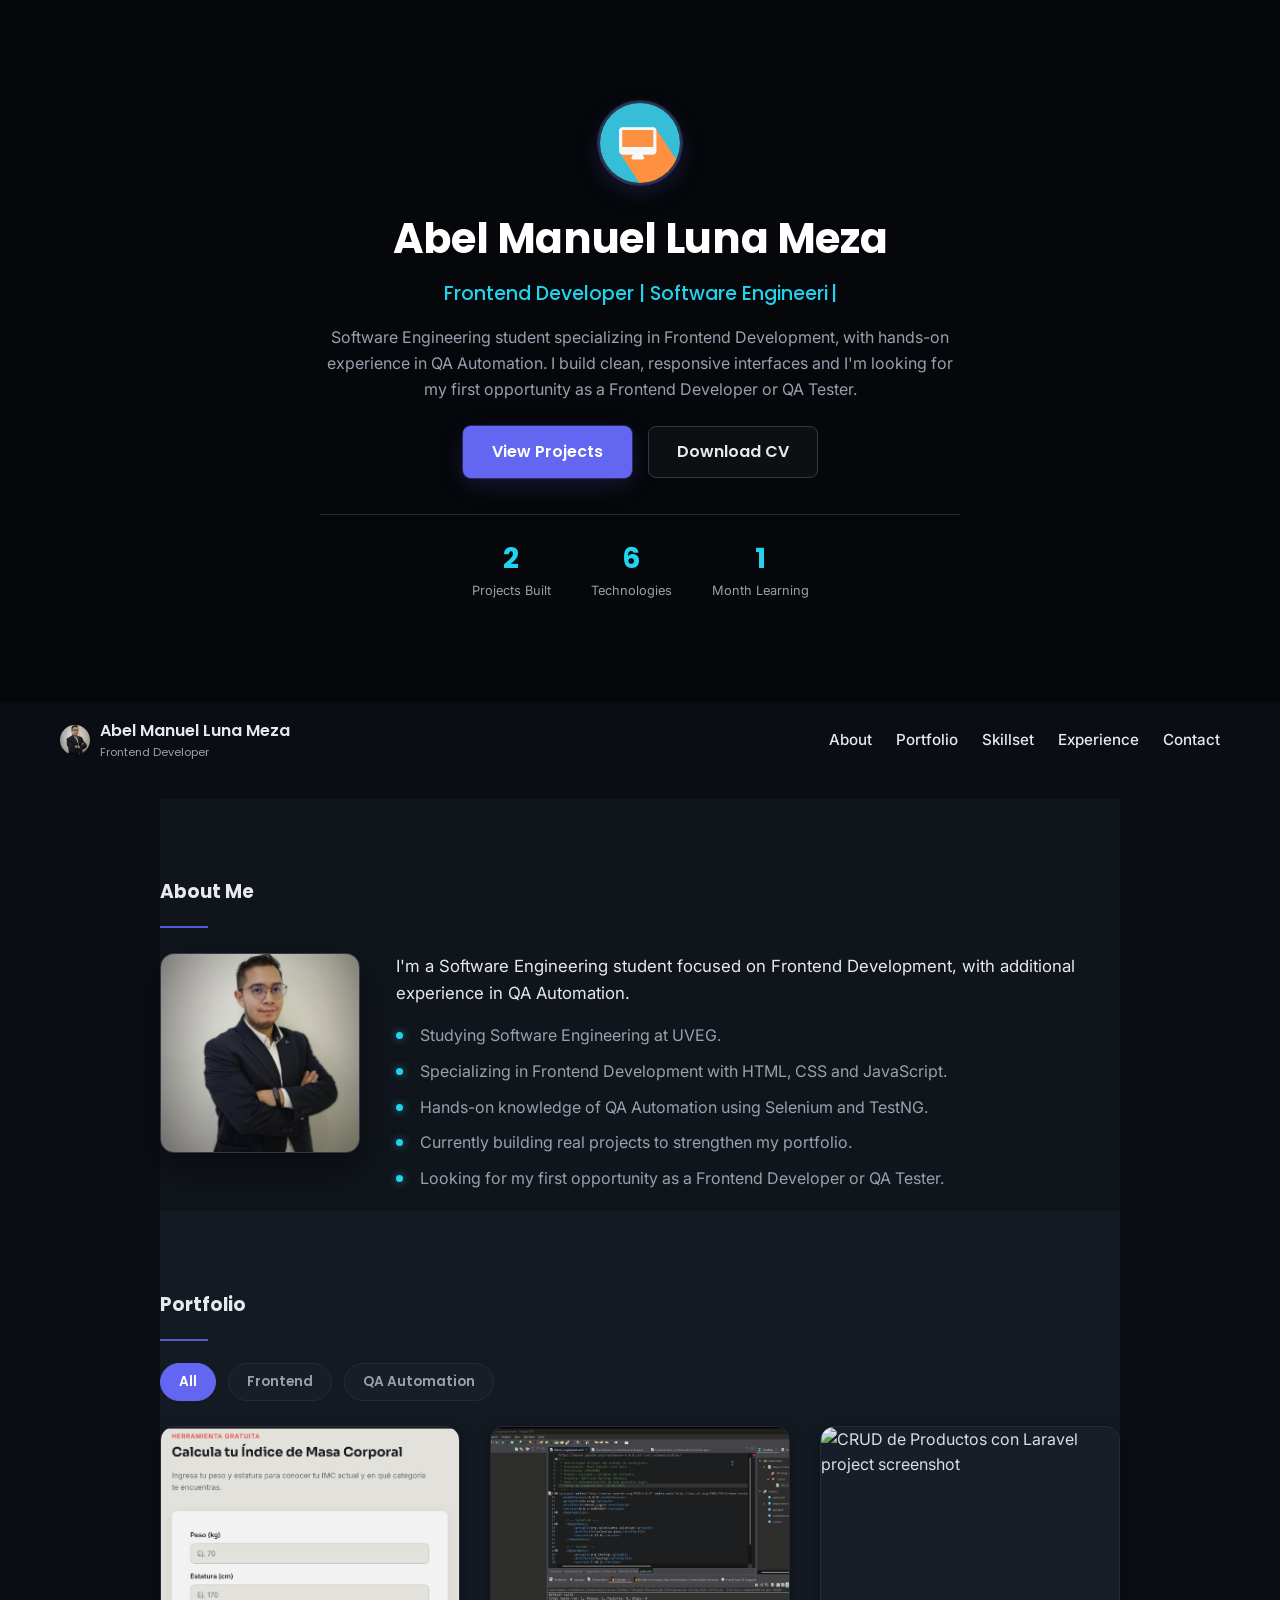
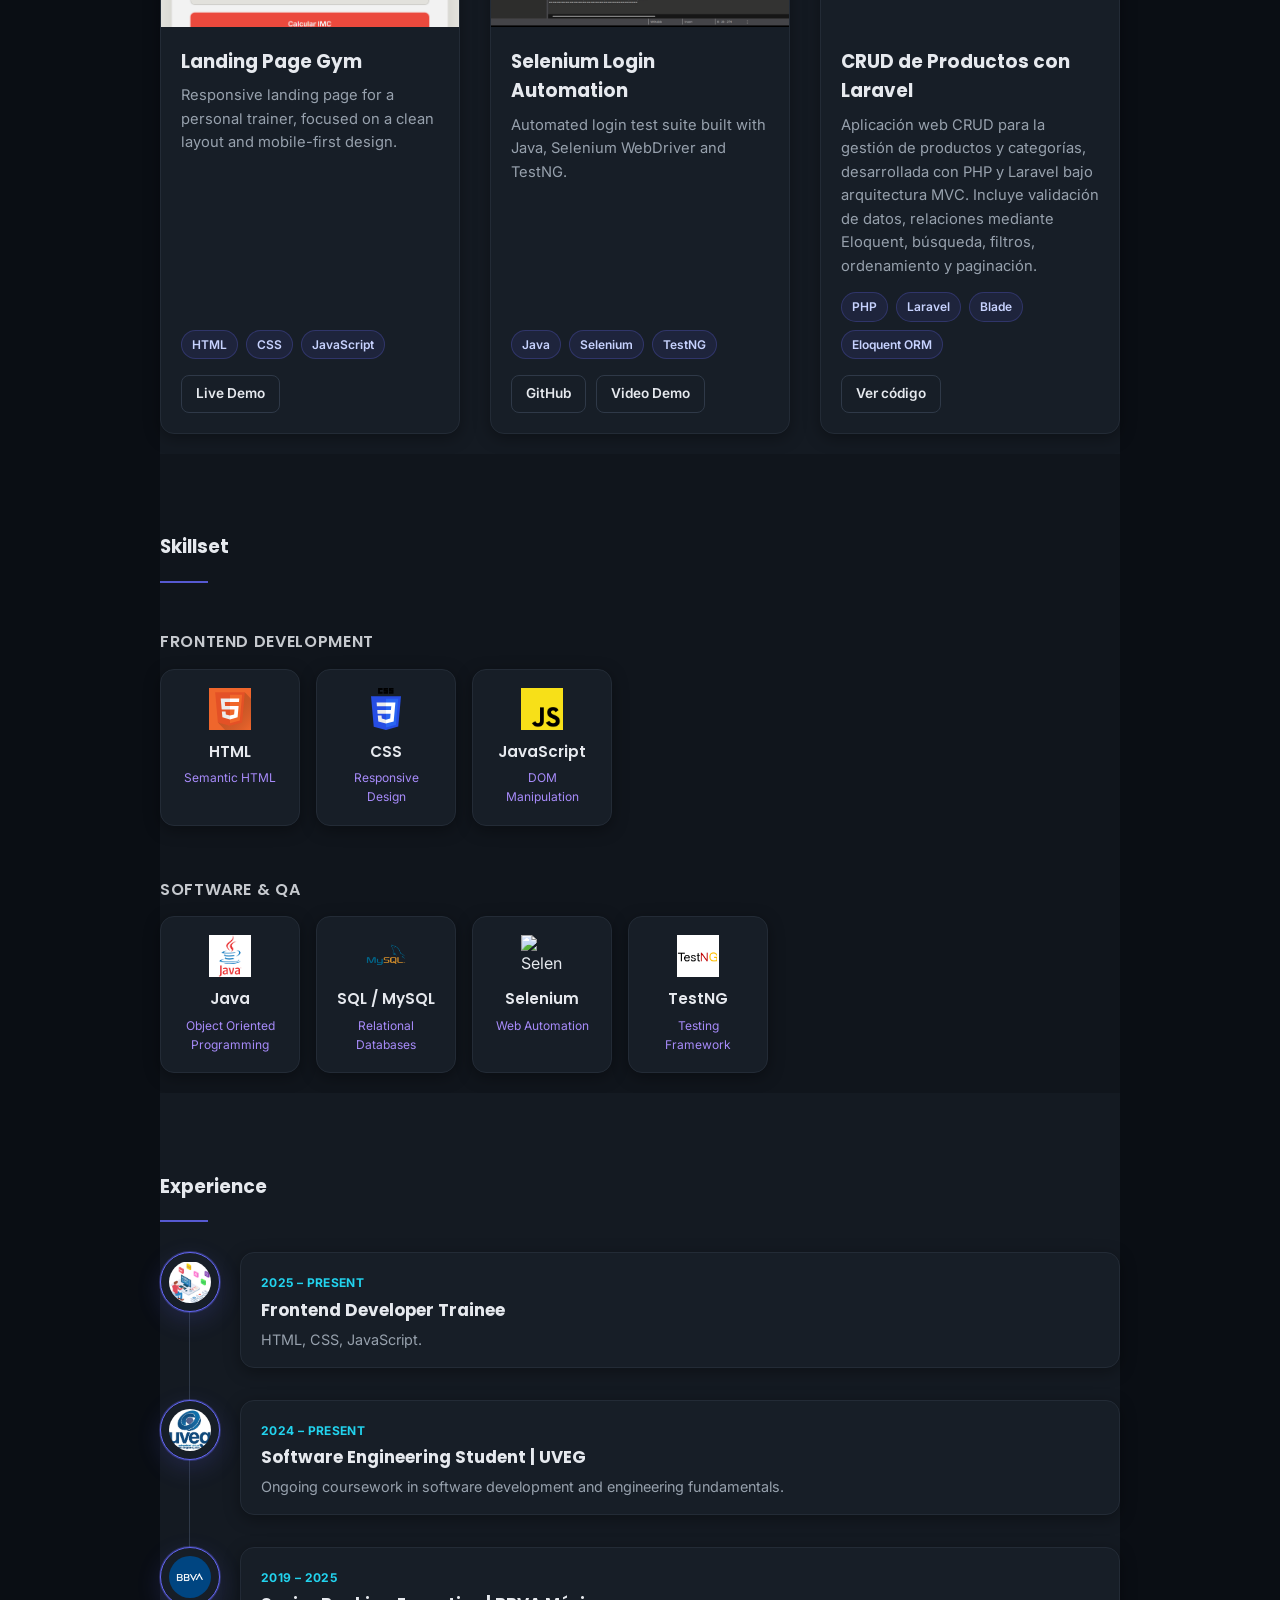
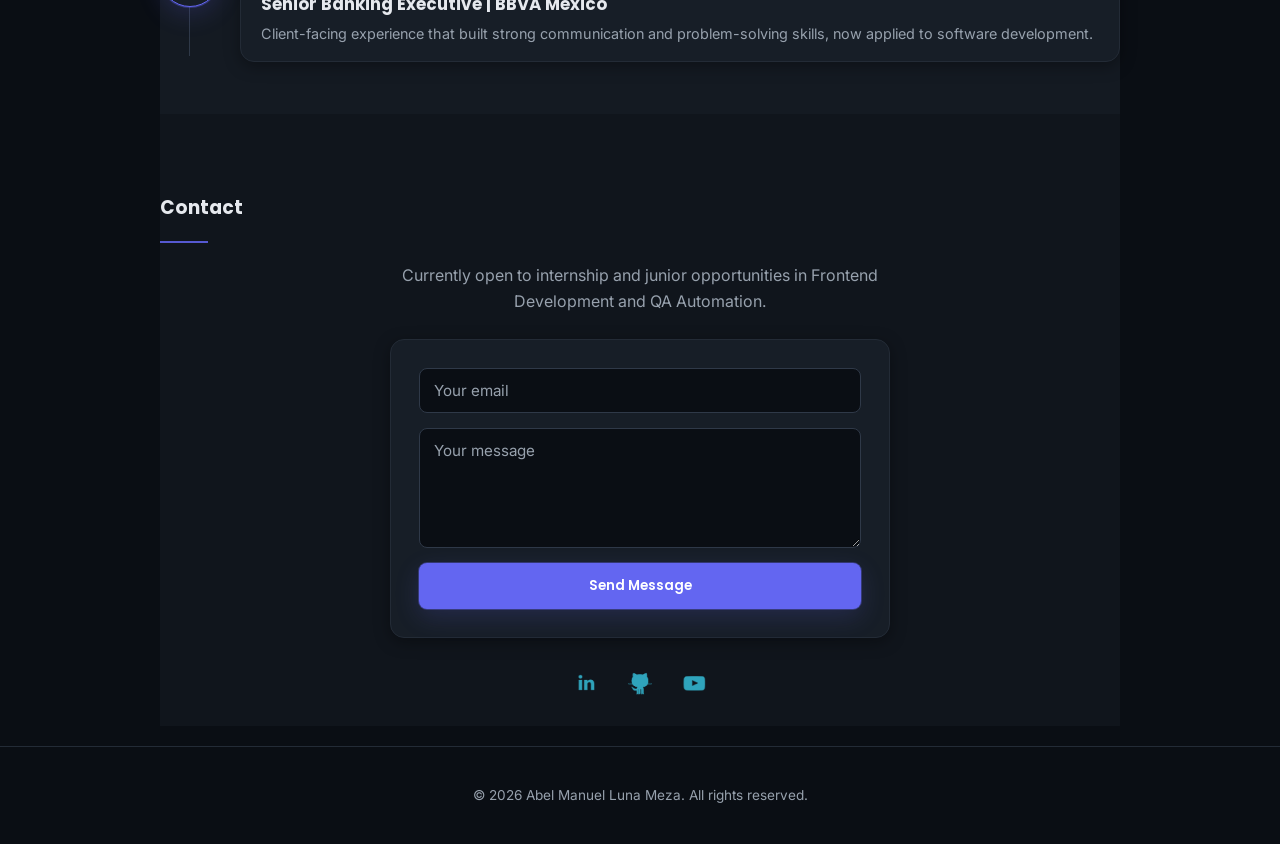
==== commit 9bcf2660: "Update index.html" ====
--- a/index.html
+++ b/index.html
@@ -55,7 +55,7 @@
             </div>
             <div class="stat-item">
                 <span class="stat-number" data-target="1">0</span>
-                <span class="stat-label">Year Learning</span>
+                <span class="stat-label">Month Learning</span>
             </div>
         </div>
     </div>
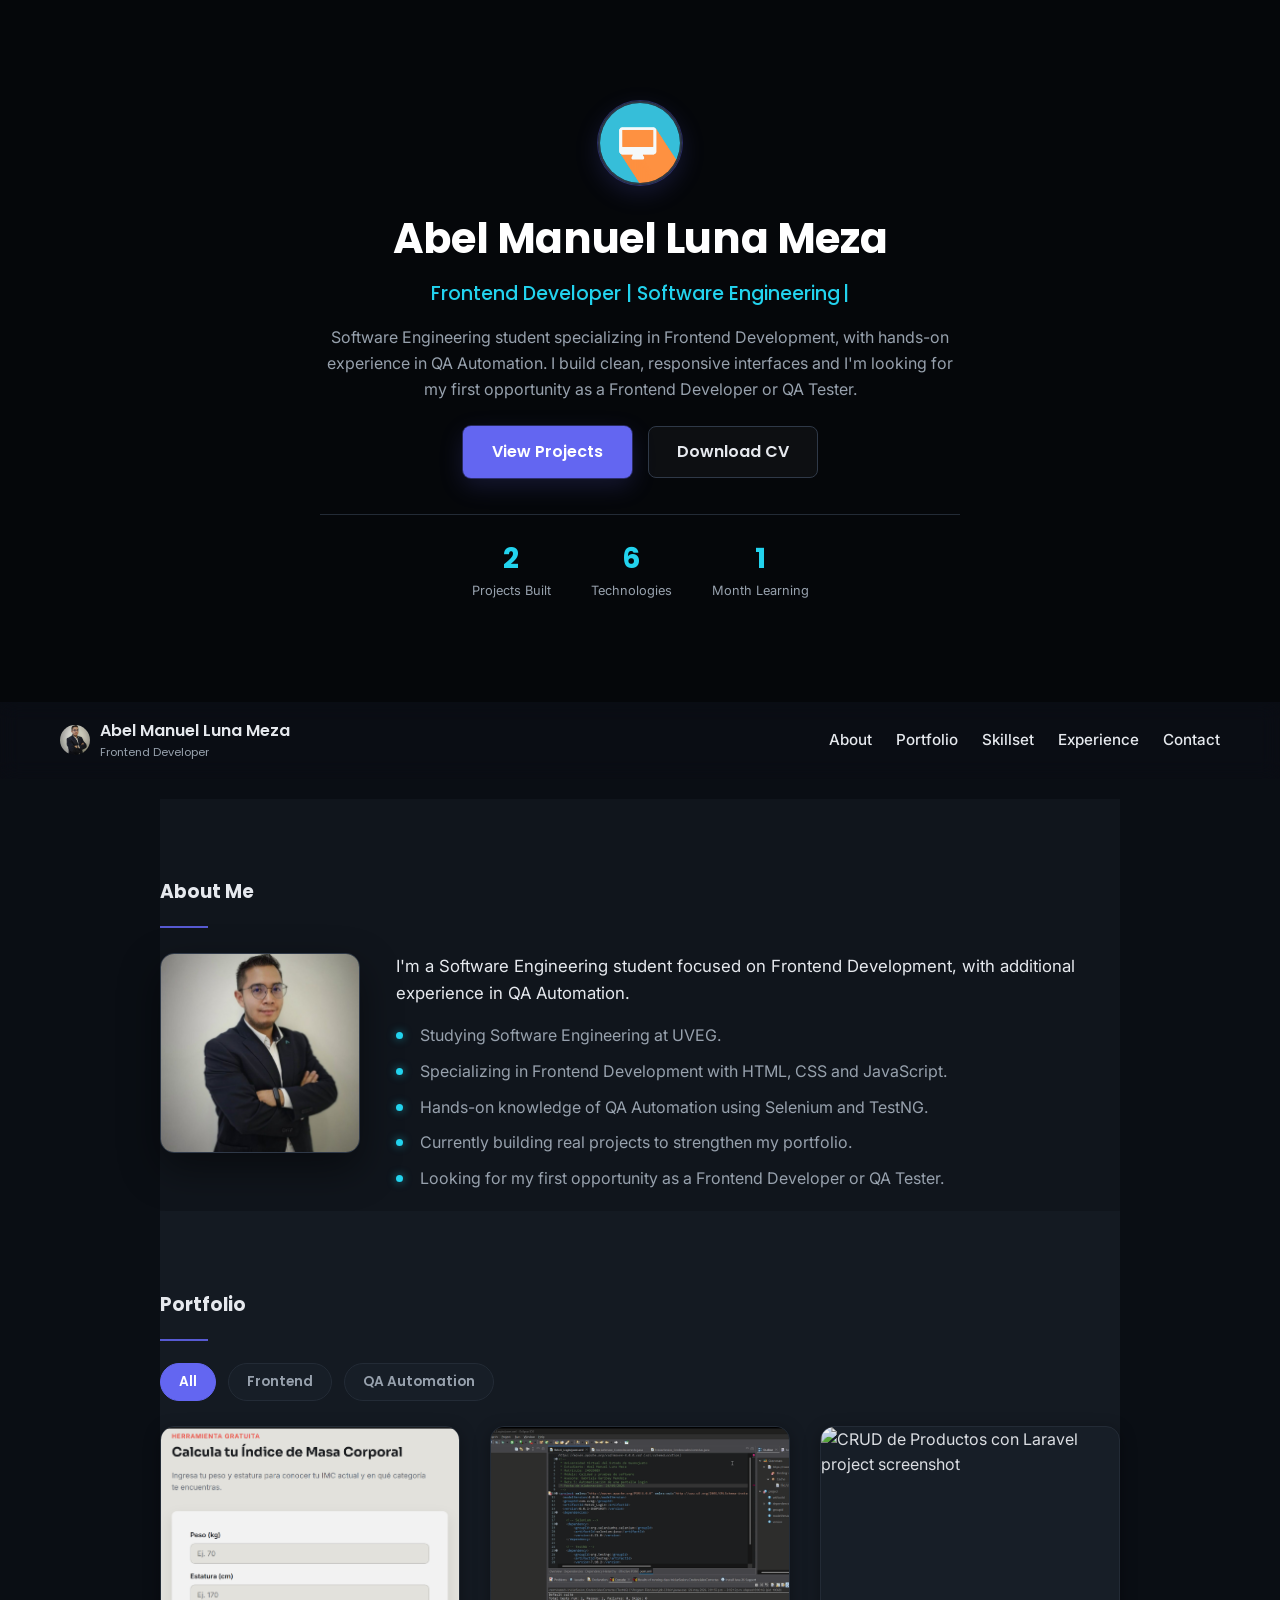
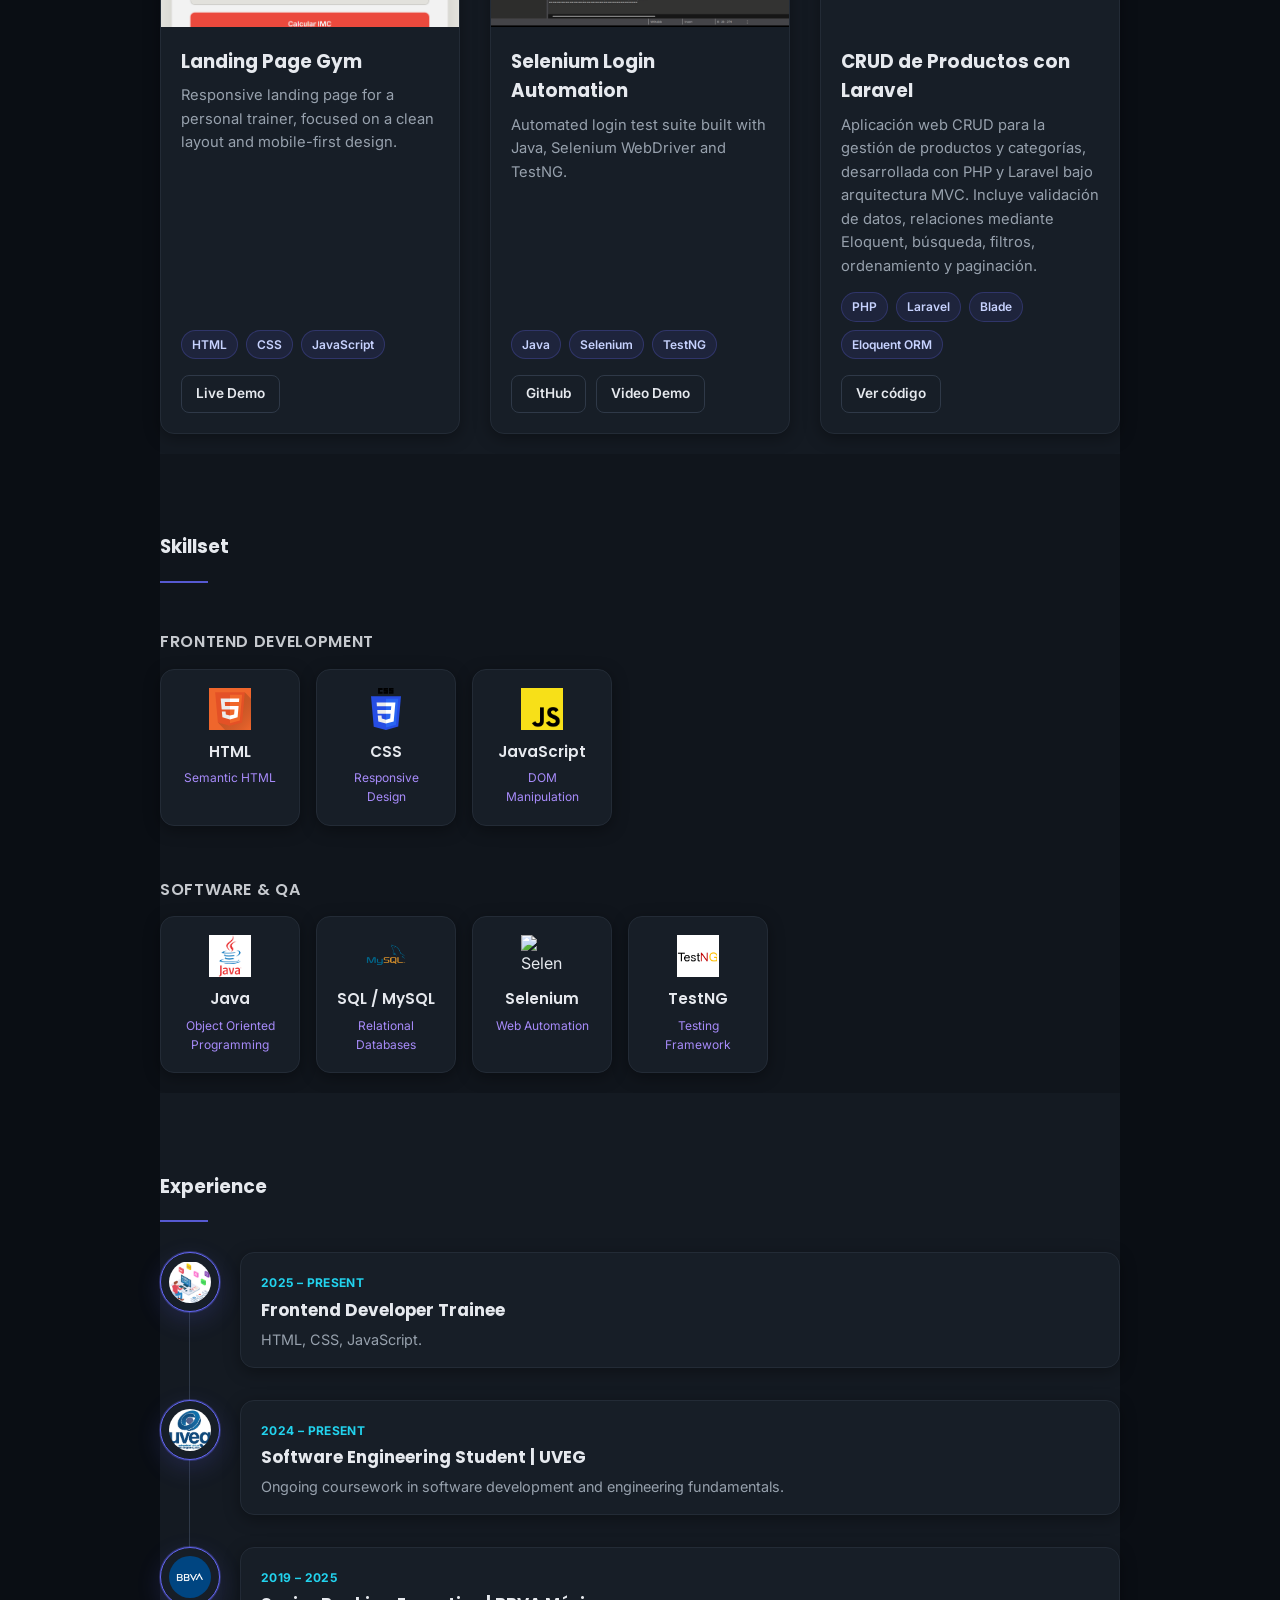
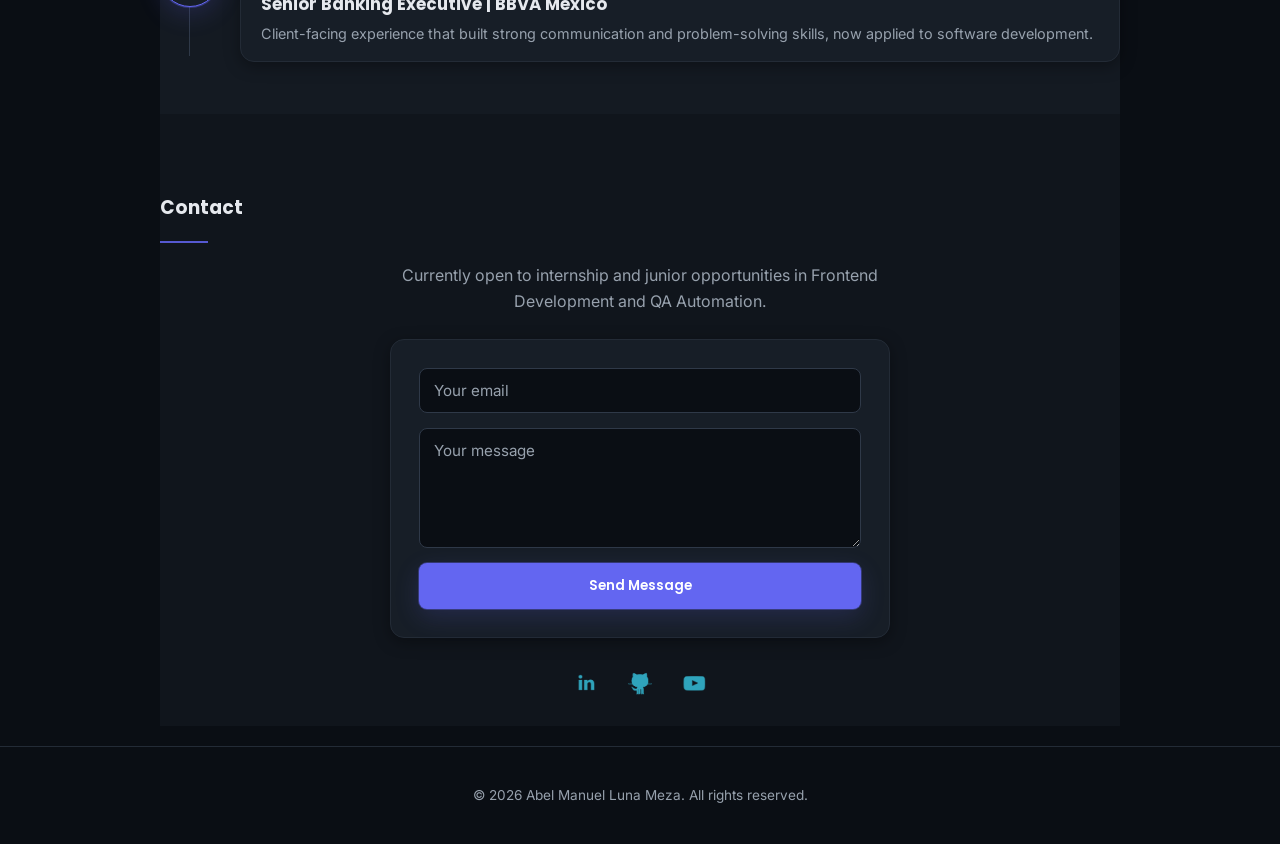
==== commit ceda6783: "Update index.html" ====
--- a/index.html
+++ b/index.html
@@ -3,7 +3,7 @@
 <head>
     <meta charset="UTF-8"/>
     <meta name="viewport" content="width=device-width, initial-scale=1.0"/>
-    <title>Abel Manuel Luna Meza | Frontend Developer &amp; QA Automation</title>
+    <title>Abel Manuel Luna Meza | Desarrollador de Software Jr. | Frontend, PHP/Laravel y QA</title>
     <meta name="description" content="Portfolio of Abel Manuel Luna Meza — Frontend Developer and Software Engineering student specializing in responsive web development and QA automation with Selenium."/>
 
     <meta property="og:title" content="Abel Manuel Luna Meza | Frontend Developer & QA Automation"/>
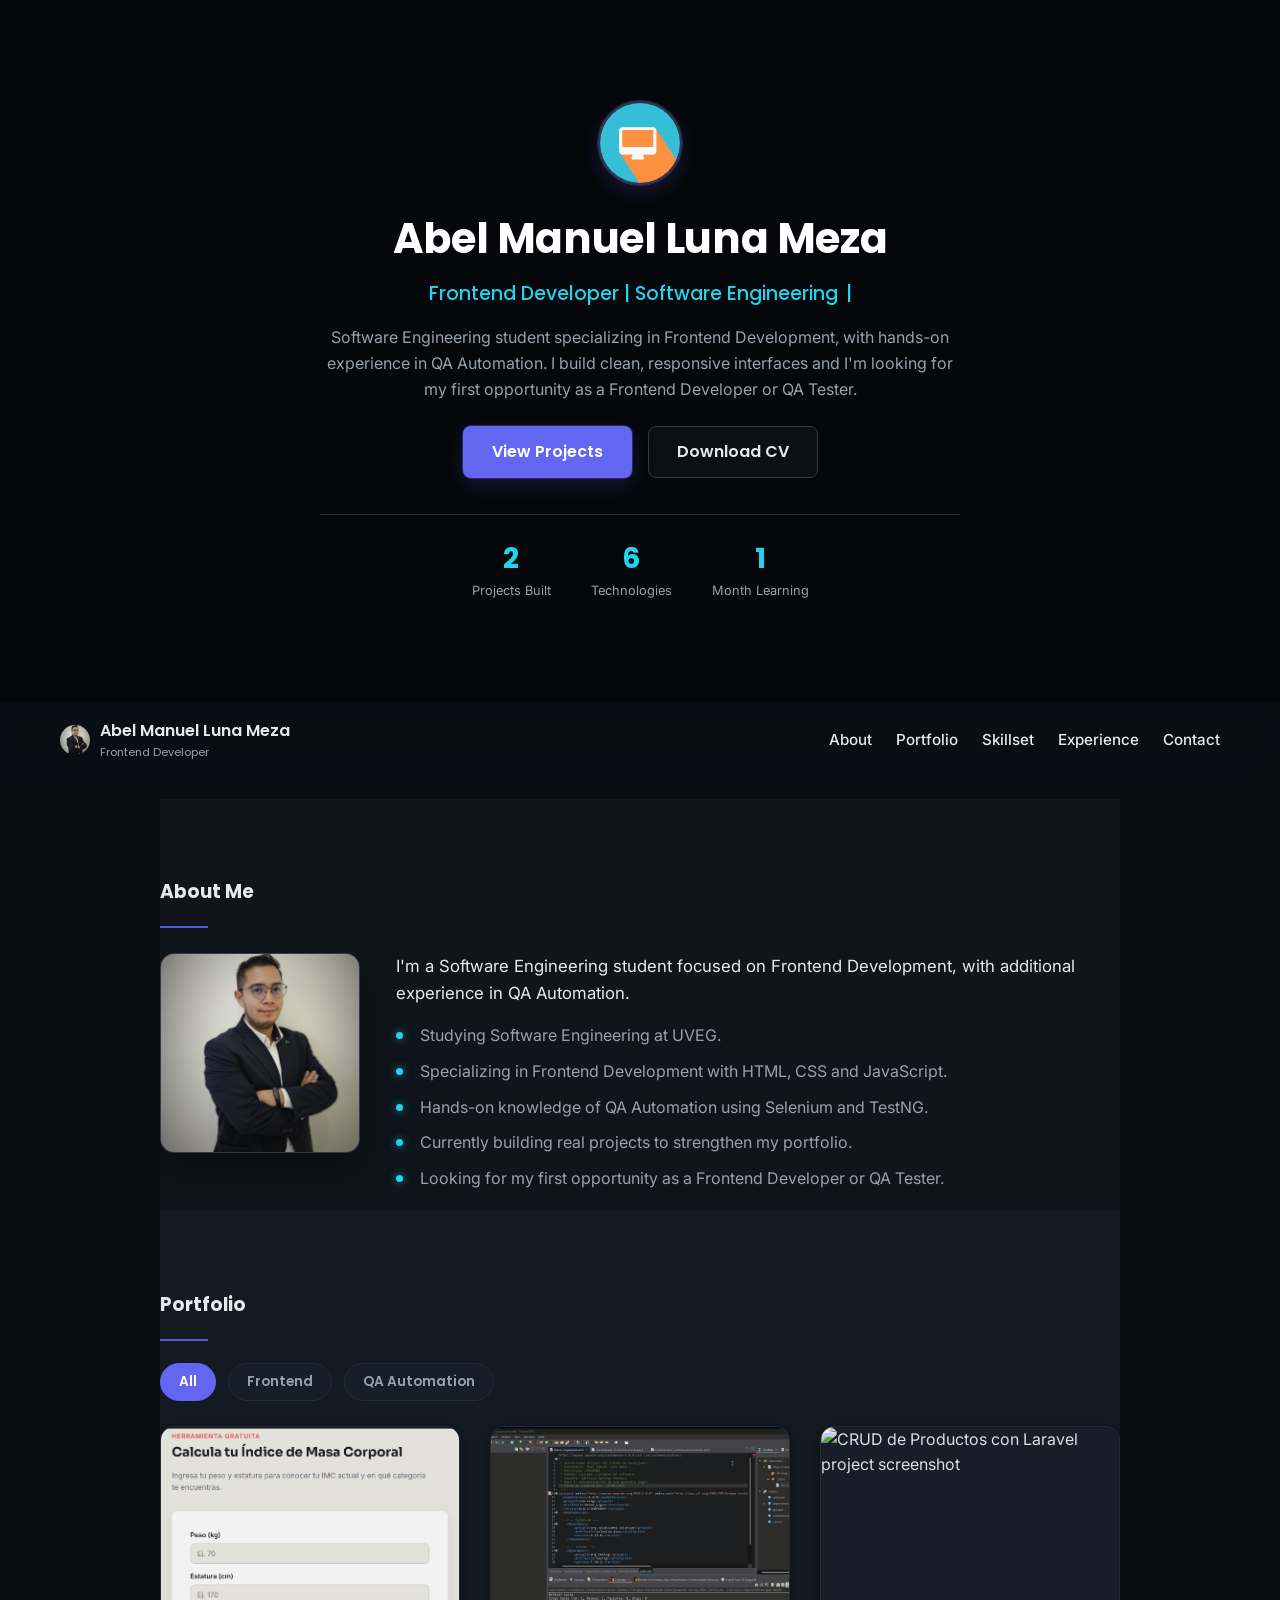
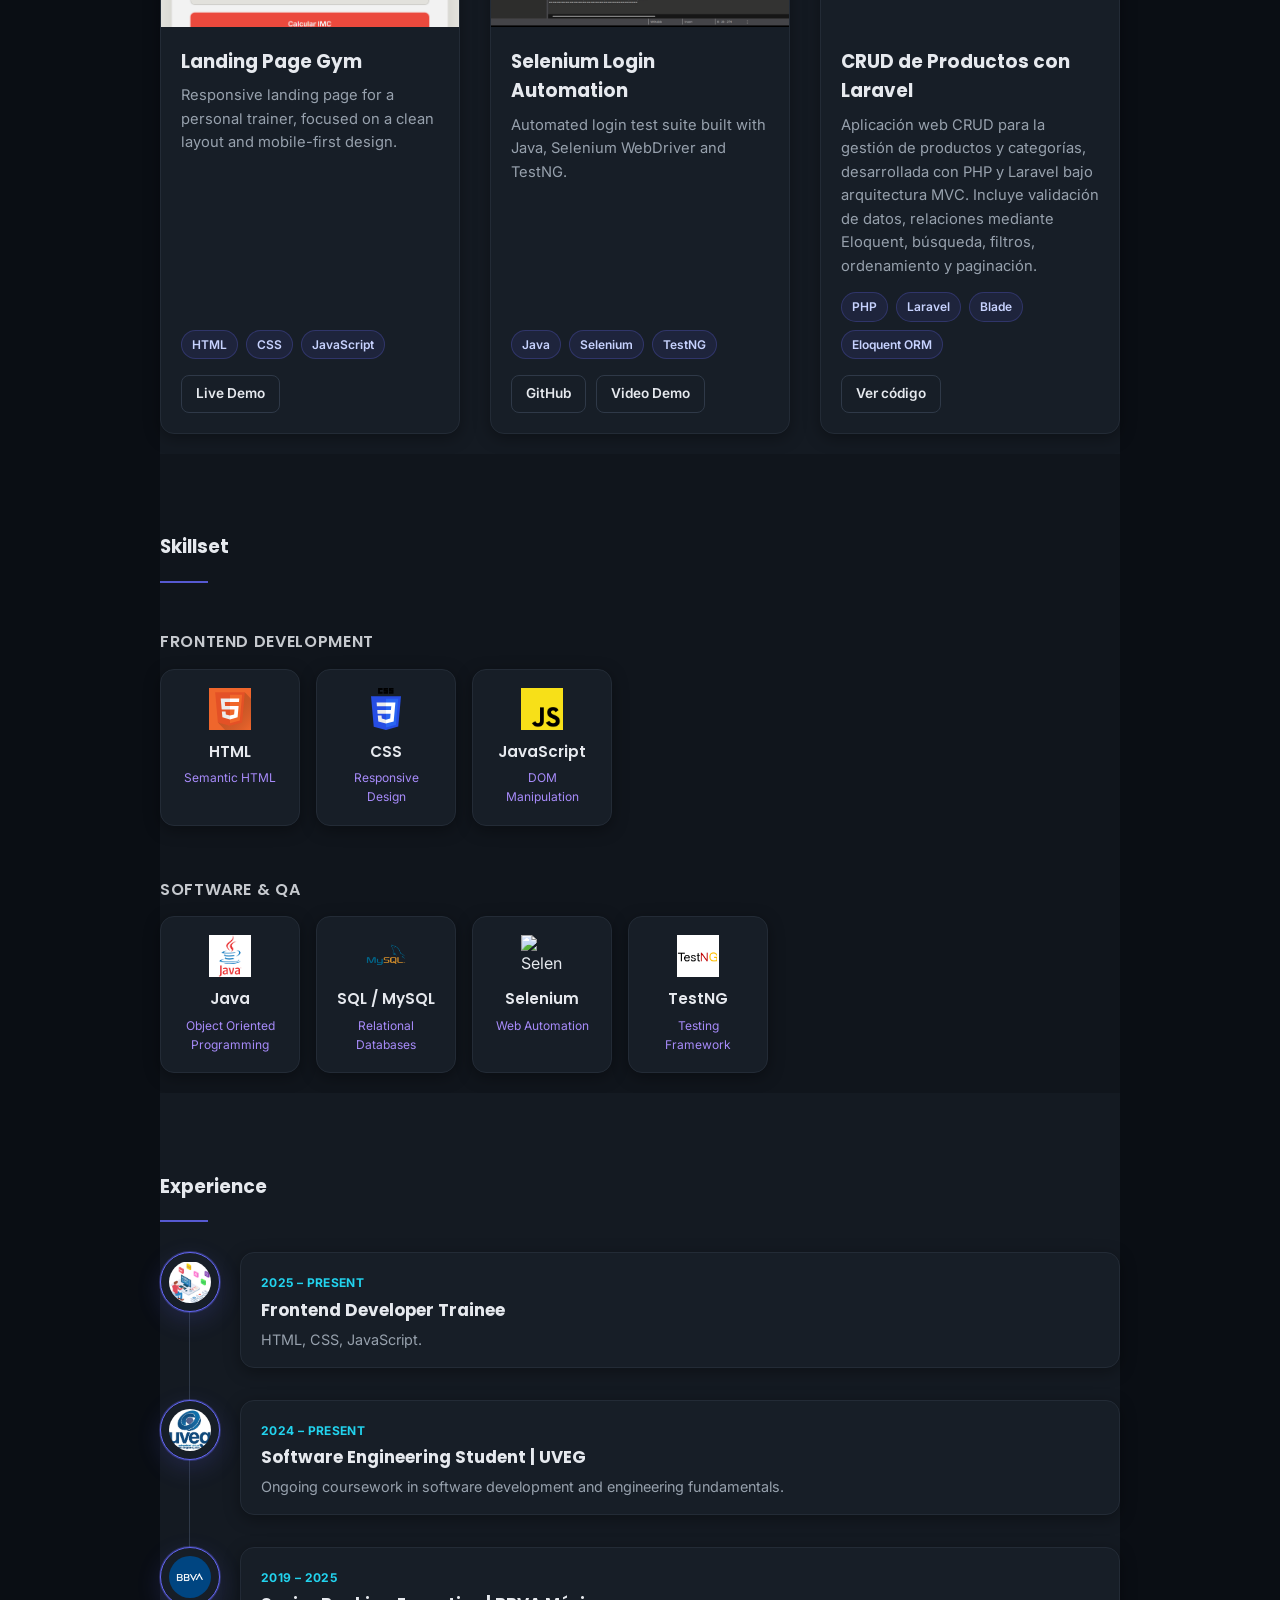
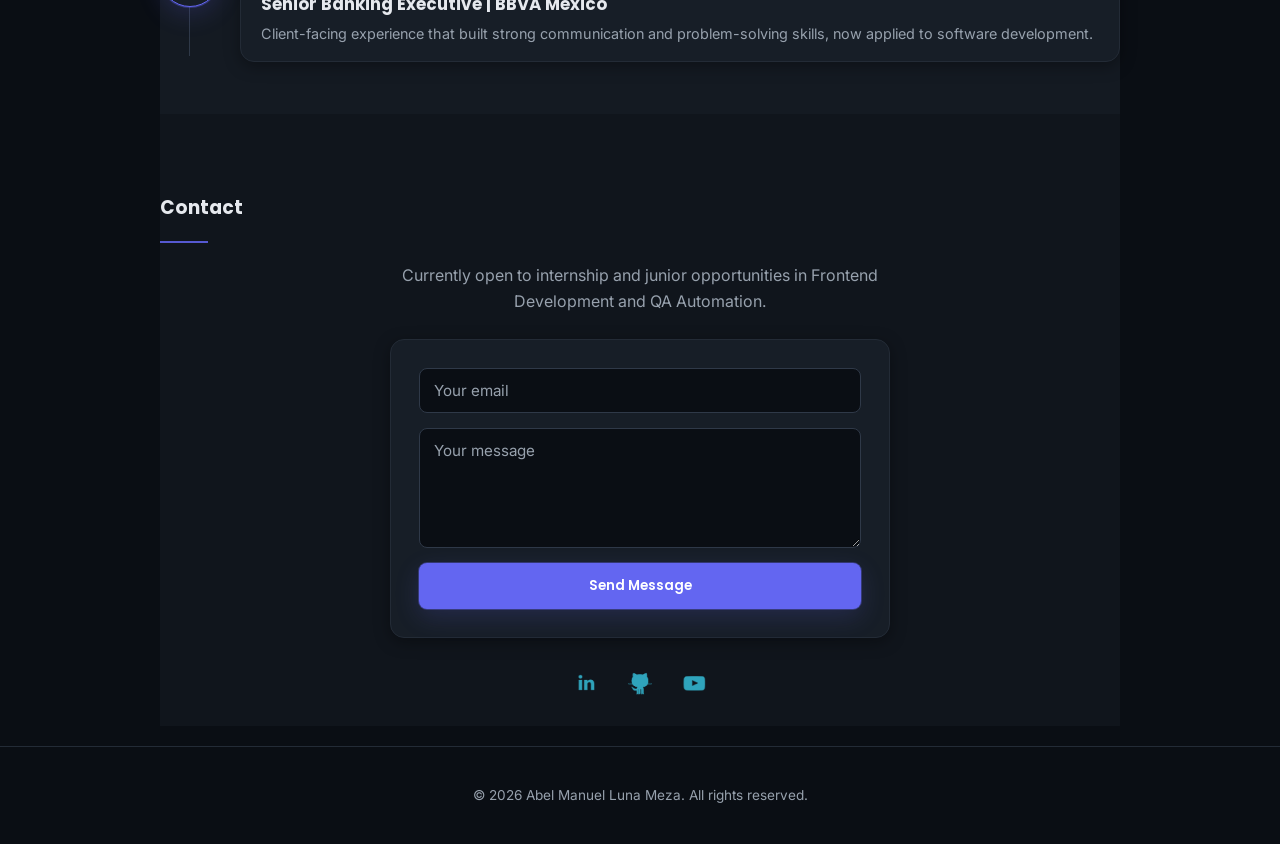
==== commit 428bfb07: "Update index.html" ====
--- a/index.html
+++ b/index.html
@@ -160,7 +160,7 @@
                         <span>PHP</span><span>Laravel</span><span>Blade</span><span>Eloquent ORM</span>
                     </div>
                     <div class="project-buttons">
-                        <a href="URL_REPOSITORIO_LARAVEL" target="_blank" rel="noopener noreferrer" aria-label="View CRUD de Productos con Laravel source code on GitHub">Ver código</a>
+                        <a href="https://github.com/lunam350/crud-productos-laravel?utm_source=chatgpt.com" target="_blank" rel="noopener noreferrer" aria-label="View CRUD de Productos con Laravel source code on GitHub">Ver código</a>
                     </div>
                 </div>
             </div>
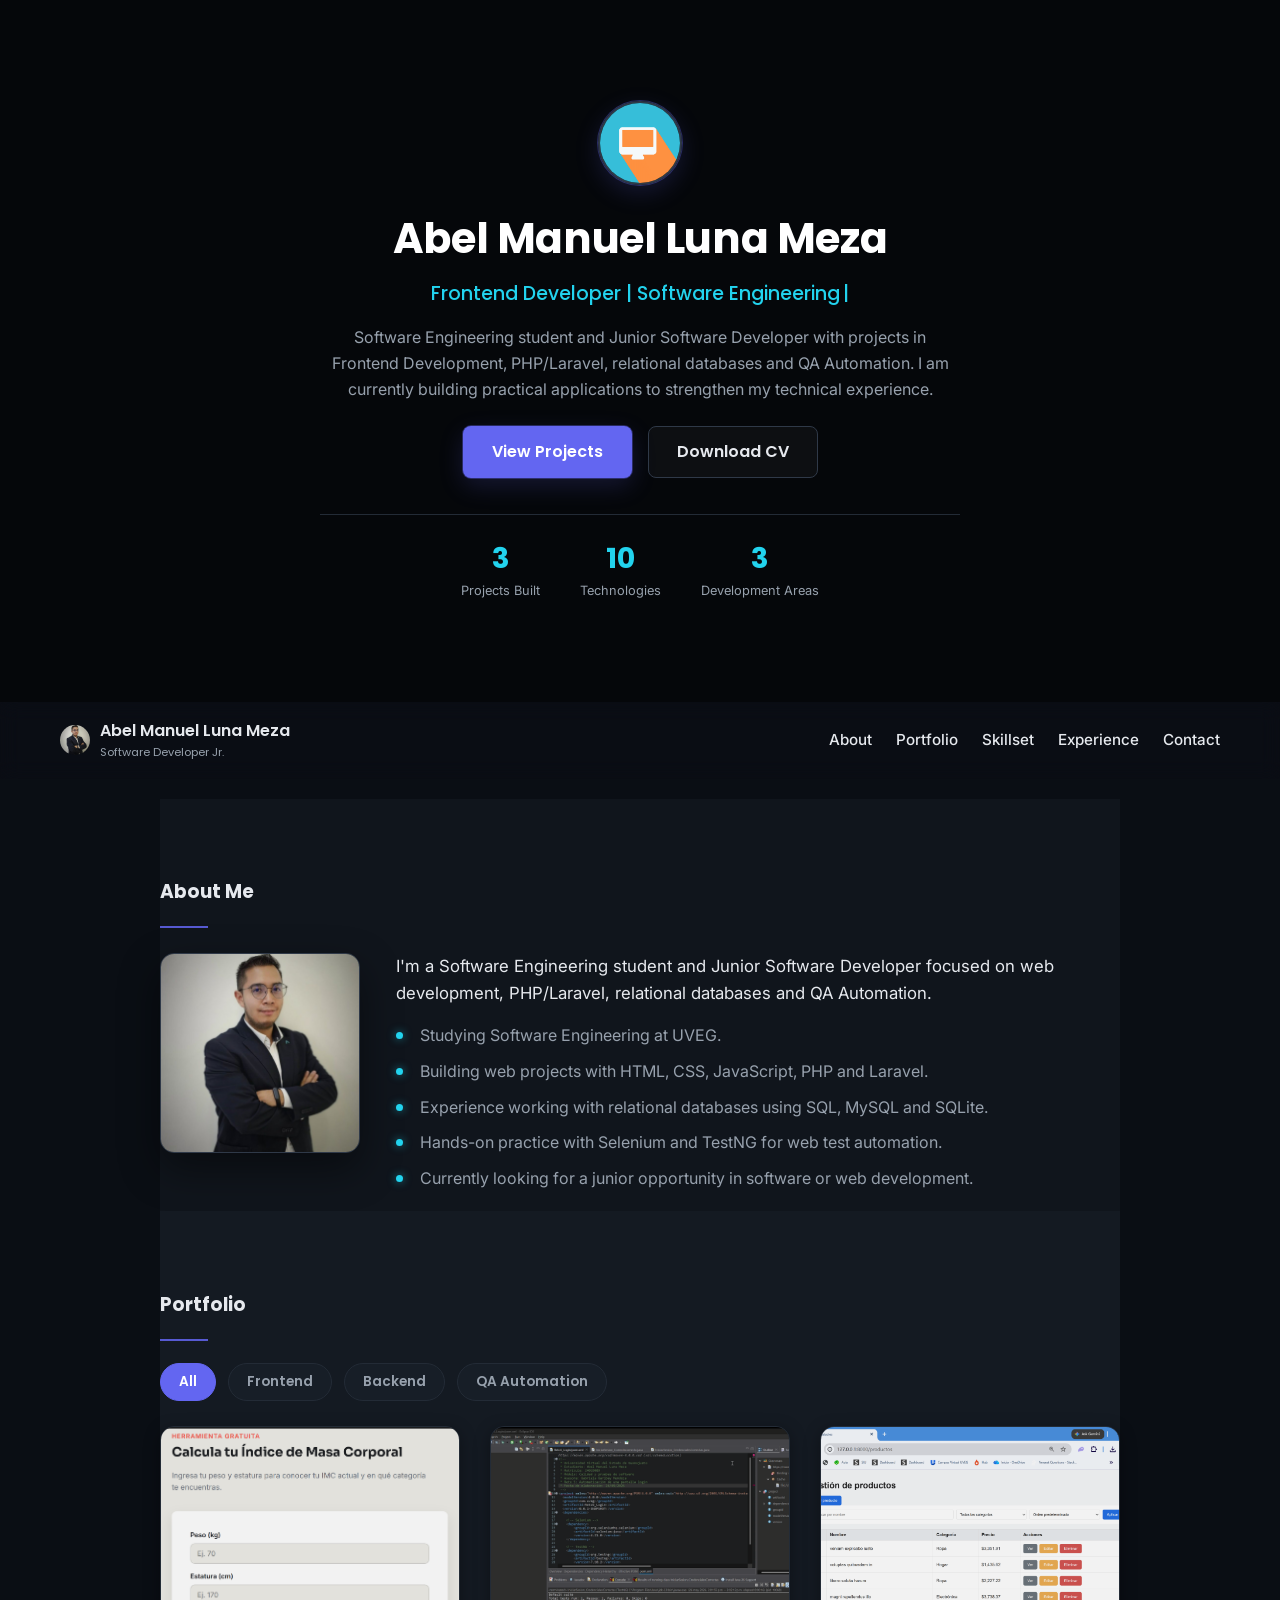
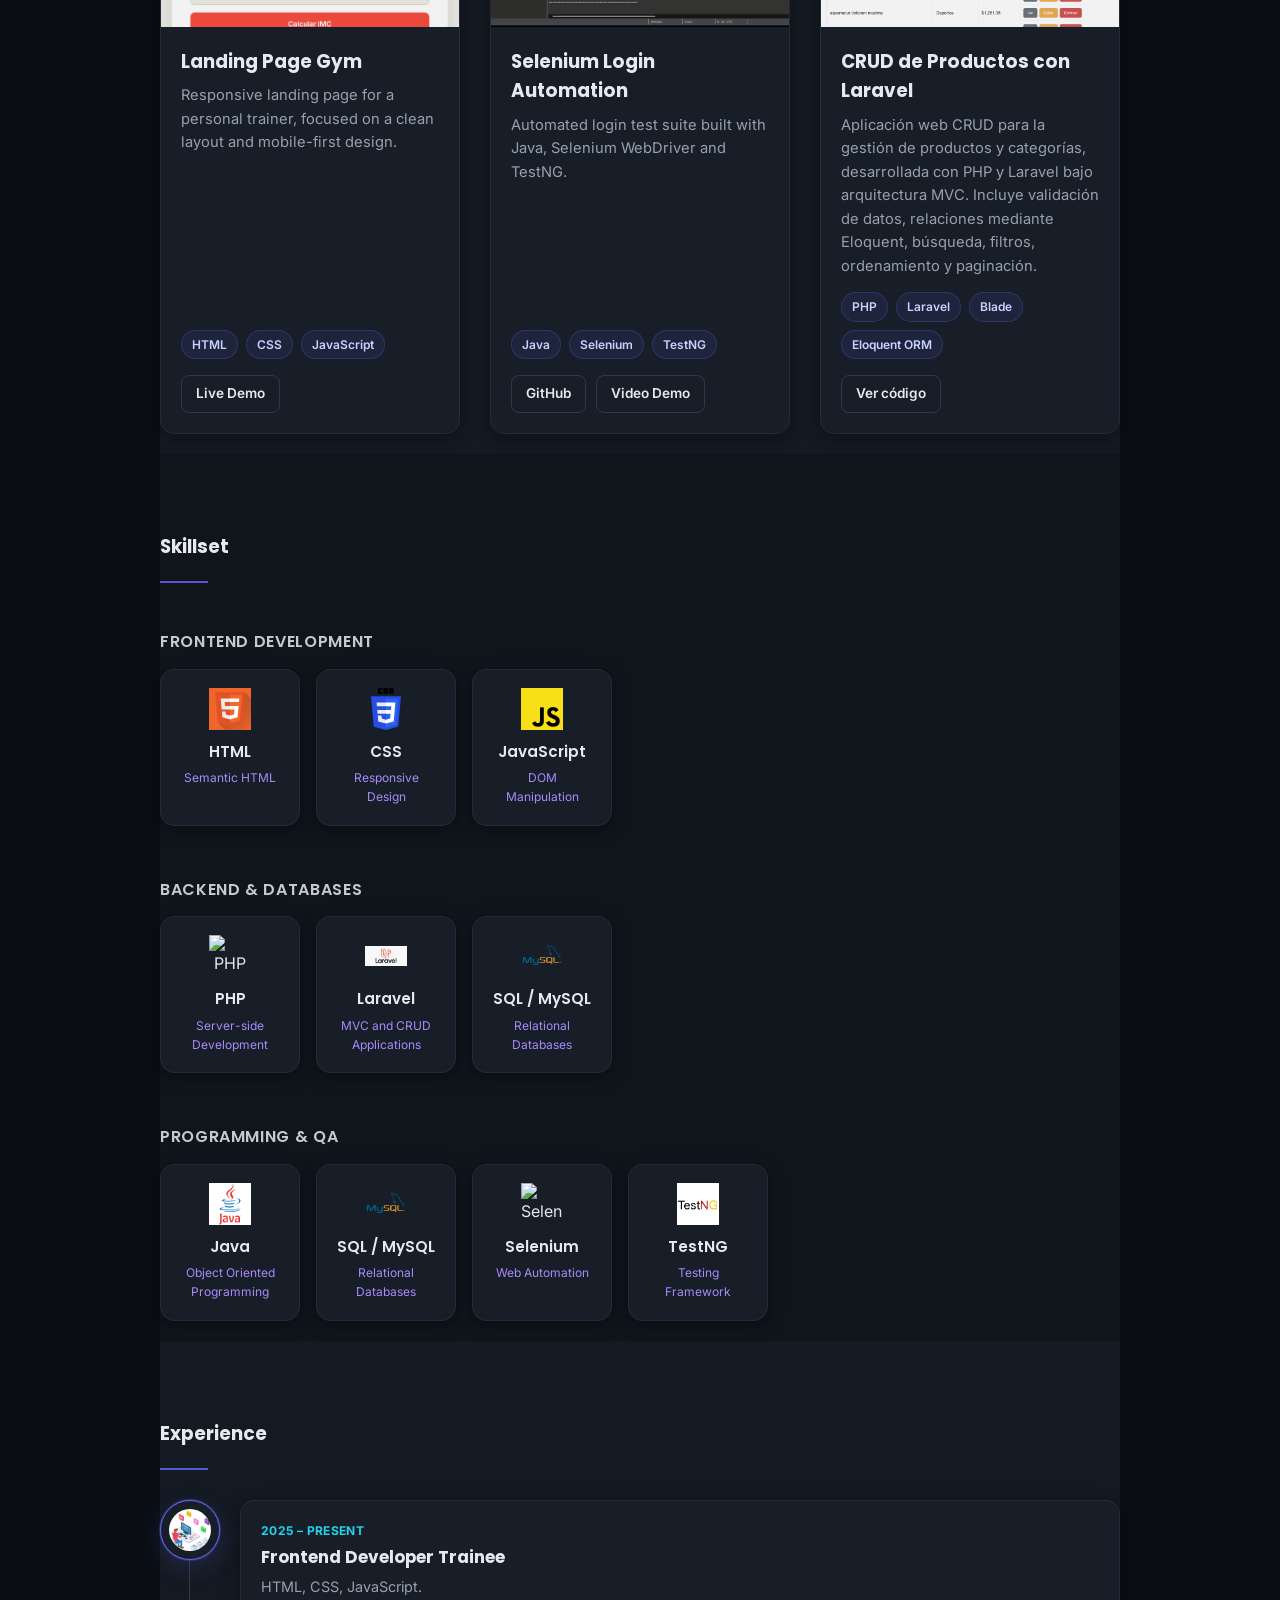
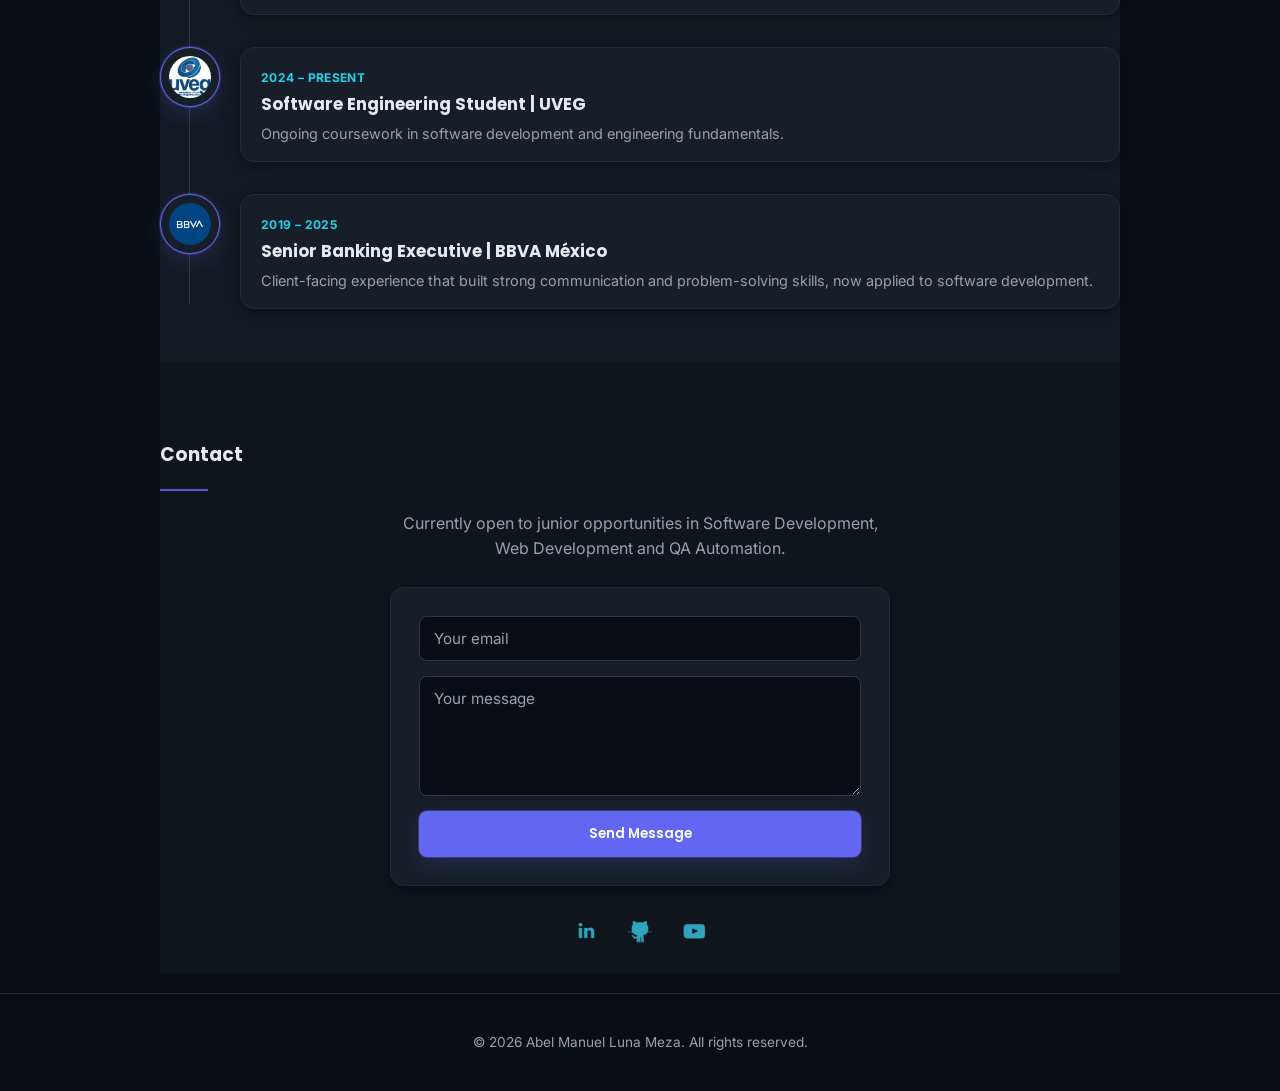
==== commit 7ca23243: "Update index.html" ====
--- a/index.html
+++ b/index.html
@@ -4,10 +4,10 @@
     <meta charset="UTF-8"/>
     <meta name="viewport" content="width=device-width, initial-scale=1.0"/>
     <title>Abel Manuel Luna Meza | Desarrollador de Software Jr. | Frontend, PHP/Laravel y QA</title>
-    <meta name="description" content="Portfolio of Abel Manuel Luna Meza — Frontend Developer and Software Engineering student specializing in responsive web development and QA automation with Selenium."/>
-
-    <meta property="og:title" content="Abel Manuel Luna Meza | Frontend Developer & QA Automation"/>
-    <meta property="og:description" content="Frontend Developer and Software Engineering student building clean, responsive interfaces and exploring QA automation."/>
+    <meta name="description" content="Portafolio de Abel Manuel Luna Meza, desarrollador de software Jr. con proyectos en frontend, PHP, Laravel, bases de datos y automatización de pruebas."/>
+
+    <meta property="og:title" content="Abel Manuel Luna Meza | Desarrollador de Software Jr."/>
+    <meta property="og:description" content="Proyectos de desarrollo web, PHP/Laravel, bases de datos y automatización de pruebas."/>   
     <meta property="og:type" content="website"/>
     <meta property="og:image" content="./Imagenes Portafolio/img/logos/large.png"/>
 
@@ -34,9 +34,9 @@
         <h2 id="typing-title" class="hero-role"></h2>
 
         <p class="hero-description">
-            Software Engineering student specializing in Frontend Development, with hands-on
-            experience in QA Automation. I build clean, responsive interfaces and I'm looking
-            for my first opportunity as a Frontend Developer or QA Tester.
+            Software Engineering student and Junior Software Developer with projects in
+             Frontend Development, PHP/Laravel, relational databases and QA Automation.
+            I am currently building practical applications to strengthen my technical experience.
         </p>
 
         <div class="hero-buttons">
@@ -46,16 +46,16 @@
 
         <div class="hero-stats">
             <div class="stat-item">
-                <span class="stat-number" data-target="2">0</span>
+                <span class="stat-number" data-target="3">0</span>
                 <span class="stat-label">Projects Built</span>
             </div>
             <div class="stat-item">
-                <span class="stat-number" data-target="6">0</span>
+                <span class="stat-number" data-target="10">0</span>
                 <span class="stat-label">Technologies</span>
             </div>
             <div class="stat-item">
-                <span class="stat-number" data-target="1">0</span>
-                <span class="stat-label">Month Learning</span>
+                <span class="stat-number" data-target="3">0</span>
+                <span class="stat-label">Development Areas</span>
             </div>
         </div>
     </div>
@@ -65,7 +65,7 @@
     <div class="nav-container">
         <a href="#home" class="nav-logo">
             <img class="circle" src="./Multimedia/Imagenes/Perfil.jpeg" width="30" height="30" alt="Abel Manuel Luna Meza" />
-            <span>Abel Manuel Luna Meza <small>Frontend Developer</small></span>
+            <span>Abel Manuel Luna Meza <small>Software Developer Jr.</small></span>
         </a>
 
         <button id="menu-toggle" class="menu-toggle" aria-label="Toggle navigation menu" aria-expanded="false" aria-controls="nav-links">
@@ -93,16 +93,15 @@
 
             <div class="about-text">
                 <p>
-                    I'm a Software Engineering student focused on Frontend Development, with
-                    additional experience in QA Automation.
+                     I'm a Software Engineering student and Junior Software Developer focused on web development, PHP/Laravel, relational databases and QA Automation.
                 </p>
-                <ul class="about-list">
-                    <li>Studying Software Engineering at UVEG.</li>
-                    <li>Specializing in Frontend Development with HTML, CSS and JavaScript.</li>
-                    <li>Hands-on knowledge of QA Automation using Selenium and TestNG.</li>
-                    <li>Currently building real projects to strengthen my portfolio.</li>
-                    <li>Looking for my first opportunity as a Frontend Developer or QA Tester.</li>
-                </ul>
+                    <ul class="about-list">
+                        <li>Studying Software Engineering at UVEG.</li>
+                        <li>Building web projects with HTML, CSS, JavaScript, PHP and Laravel.</li>
+                        <li>Experience working with relational databases using SQL, MySQL and SQLite.</li>
+                        <li>Hands-on practice with Selenium and TestNG for web test automation.</li>
+                        <li>Currently looking for a junior opportunity in software or web development.</li>
+                    </ul>
             </div>
         </div>
     </section>
@@ -114,6 +113,7 @@
         <div class="filter-buttons" role="group" aria-label="Filter projects by category">
             <button class="filter-btn active" data-filter="all">All</button>
             <button class="filter-btn" data-filter="frontend">Frontend</button>
+            <button class="filter-btn" data-filter="backend">Backend</button>
             <button class="filter-btn" data-filter="qa">QA Automation</button>
         </div>
 
@@ -160,7 +160,12 @@
                         <span>PHP</span><span>Laravel</span><span>Blade</span><span>Eloquent ORM</span>
                     </div>
                     <div class="project-buttons">
-                        <a href="https://github.com/lunam350/crud-productos-laravel?utm_source=chatgpt.com" target="_blank" rel="noopener noreferrer" aria-label="View CRUD de Productos con Laravel source code on GitHub">Ver código</a>
+                        <a href="https://github.com/lunam350/crud-productos-laravel" 
+                            target="_blank" 
+                            rel="noopener noreferrer" 
+                            aria-label="View CRUD de Productos con Laravel source code on GitHub">
+                            Ver código
+                        </a>
                     </div>
                 </div>
             </div>
@@ -195,7 +200,31 @@
             </div>
 
             <div class="skill-category">
-                <h4>Software &amp; QA</h4>
+                <h4>Backend &amp; Databases</h4>
+
+                <div class="skill-cards">
+                    <div class="skill-card">
+                        <img src="./Imagenes Portafolio/img/skillset/php.png" alt="PHP" loading="lazy">
+                        <span class="skill-name">PHP</span>
+                        <span class="skill-subtitle">Server-side Development</span>
+                    </div>
+
+                    <div class="skill-card">
+                        <img src="./Imagenes Portafolio/img/skillset/laravel.png" alt="Laravel" loading="lazy">
+                        <span class="skill-name">Laravel</span>
+                        <span class="skill-subtitle">MVC and CRUD Applications</span>
+                    </div>
+
+                    <div class="skill-card">
+                        <img src="./Imagenes Portafolio/img/skillset/mysql-5-logo-png-transparent.png" alt="SQL / MySQL" loading="lazy">
+                        <span class="skill-name">SQL / MySQL</span>
+                        <span class="skill-subtitle">Relational Databases</span>
+                    </div>
+                </div>
+            </div>
+
+            <div class="skill-category">
+                <h4>Programming &amp; QA</h4>
                 <div class="skill-cards">
                     <div class="skill-card">
                         <img src="./Imagenes Portafolio/img/skillset/images.png" alt="Java" loading="lazy">
@@ -261,7 +290,7 @@
         <hr/>
 
         <p class="contact-intro">
-            Currently open to internship and junior opportunities in Frontend Development and QA Automation.
+            Currently open to junior opportunities in Software Development, Web Development and QA Automation.
         </p>
 
         <form action="https://formspree.io/f/mayvdgwl" method="POST" class="contact-form">
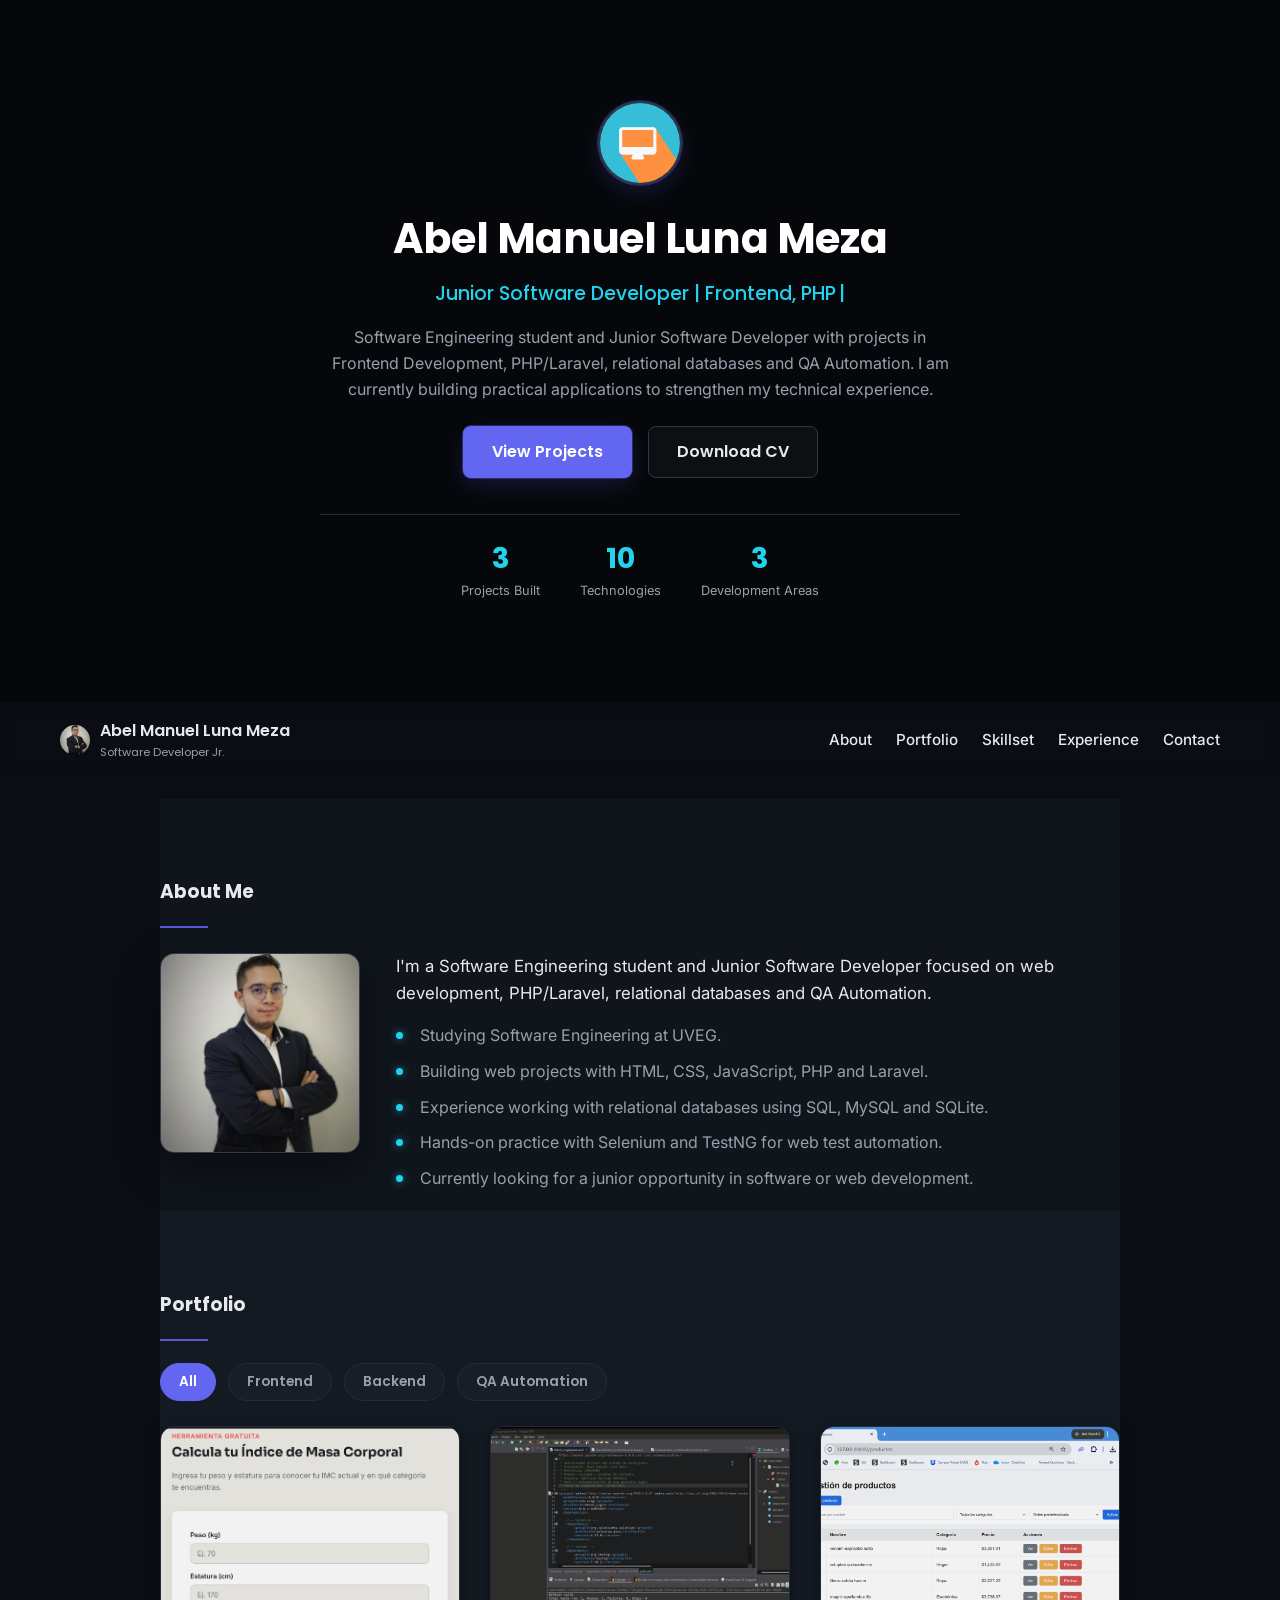
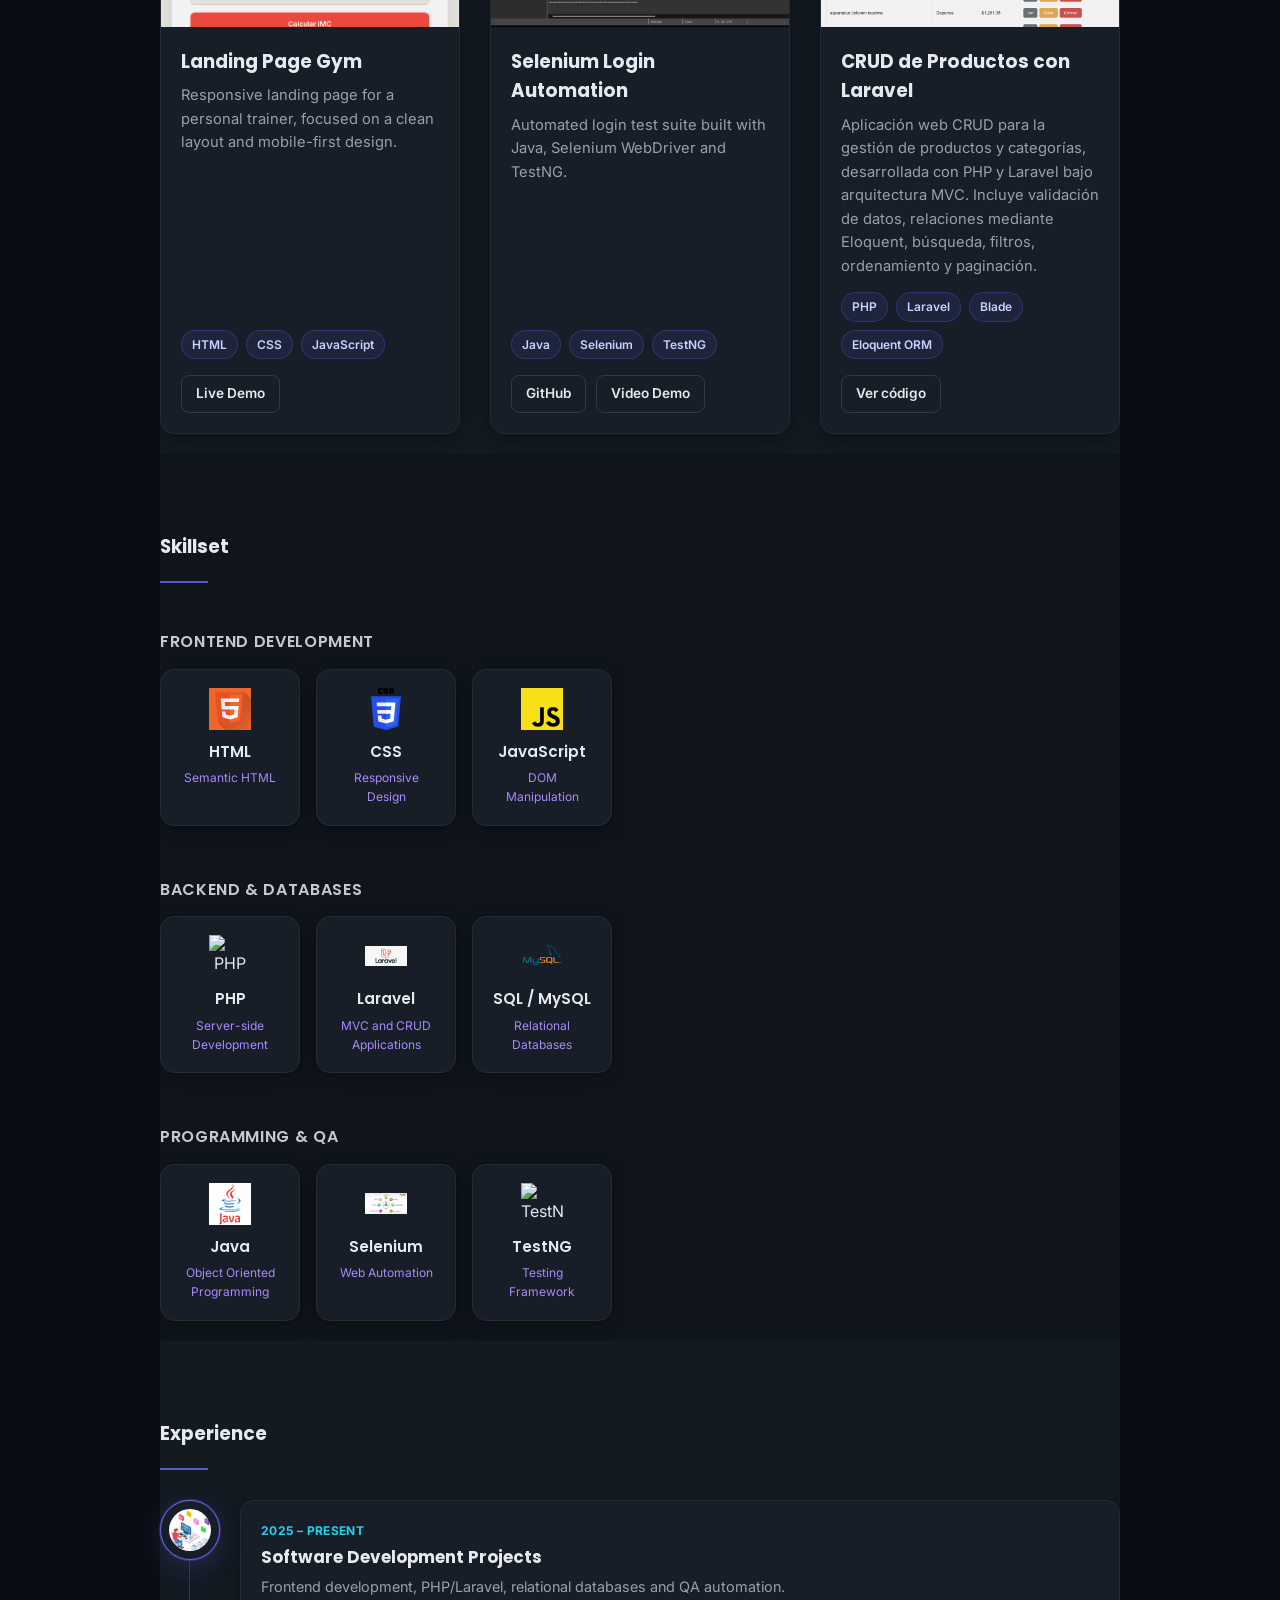
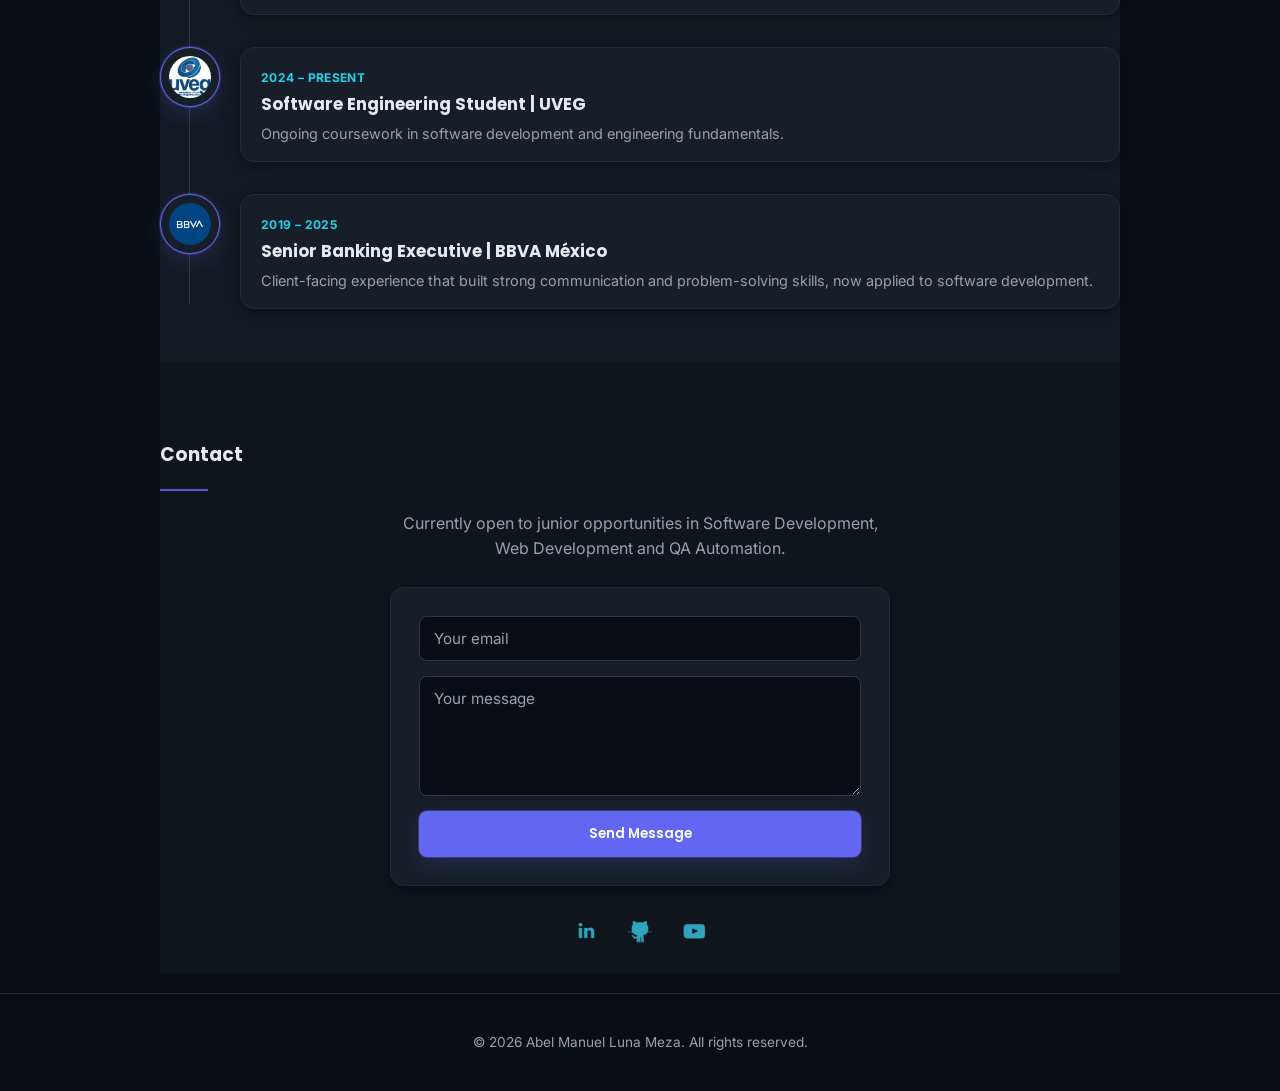
==== commit f79819ed: "Update index.html" ====
--- a/index.html
+++ b/index.html
@@ -232,17 +232,12 @@
                         <span class="skill-subtitle">Object Oriented Programming</span>
                     </div>
                     <div class="skill-card">
-                        <img src="./Imagenes Portafolio/img/skillset/mysql-5-logo-png-transparent.png" alt="SQL / MySQL" loading="lazy">
-                        <span class="skill-name">SQL / MySQL</span>
-                        <span class="skill-subtitle">Relational Databases</span>
-                    </div>
-                    <div class="skill-card">
-                        <img src="./Imagenes Portafolio/img/skillset/selenium.png" alt="Selenium" loading="lazy">
+                        <img src="./Imagenes Portafolio/img/skillset/selenium.jpeg" alt="Selenium" loading="lazy">
                         <span class="skill-name">Selenium</span>
                         <span class="skill-subtitle">Web Automation</span>
                     </div>
                     <div class="skill-card">
-                        <img src="./Imagenes Portafolio/img/skillset/test.png" alt="TestNG" loading="lazy">
+                        <img src="./Imagenes Portafolio/img/skillset/testng.png" alt="TestNG" loading="lazy">
                         <span class="skill-name">TestNG</span>
                         <span class="skill-subtitle">Testing Framework</span>
                     </div>
@@ -260,8 +255,8 @@
                 <img src="./Imagenes Portafolio/img/experience/desarrollo.png" alt="Frontend Development" loading="lazy">
                 <div class="timeline-content">
                     <span class="timeline-date">2025 &ndash; Present</span>
-                    <h4>Frontend Developer Trainee</h4>
-                    <p>HTML, CSS, JavaScript.</p>
+                    <h4>Software Development Projects</h4>
+                    <p>Frontend development, PHP/Laravel, relational databases and QA automation.</p>
                 </div>
             </li>
 
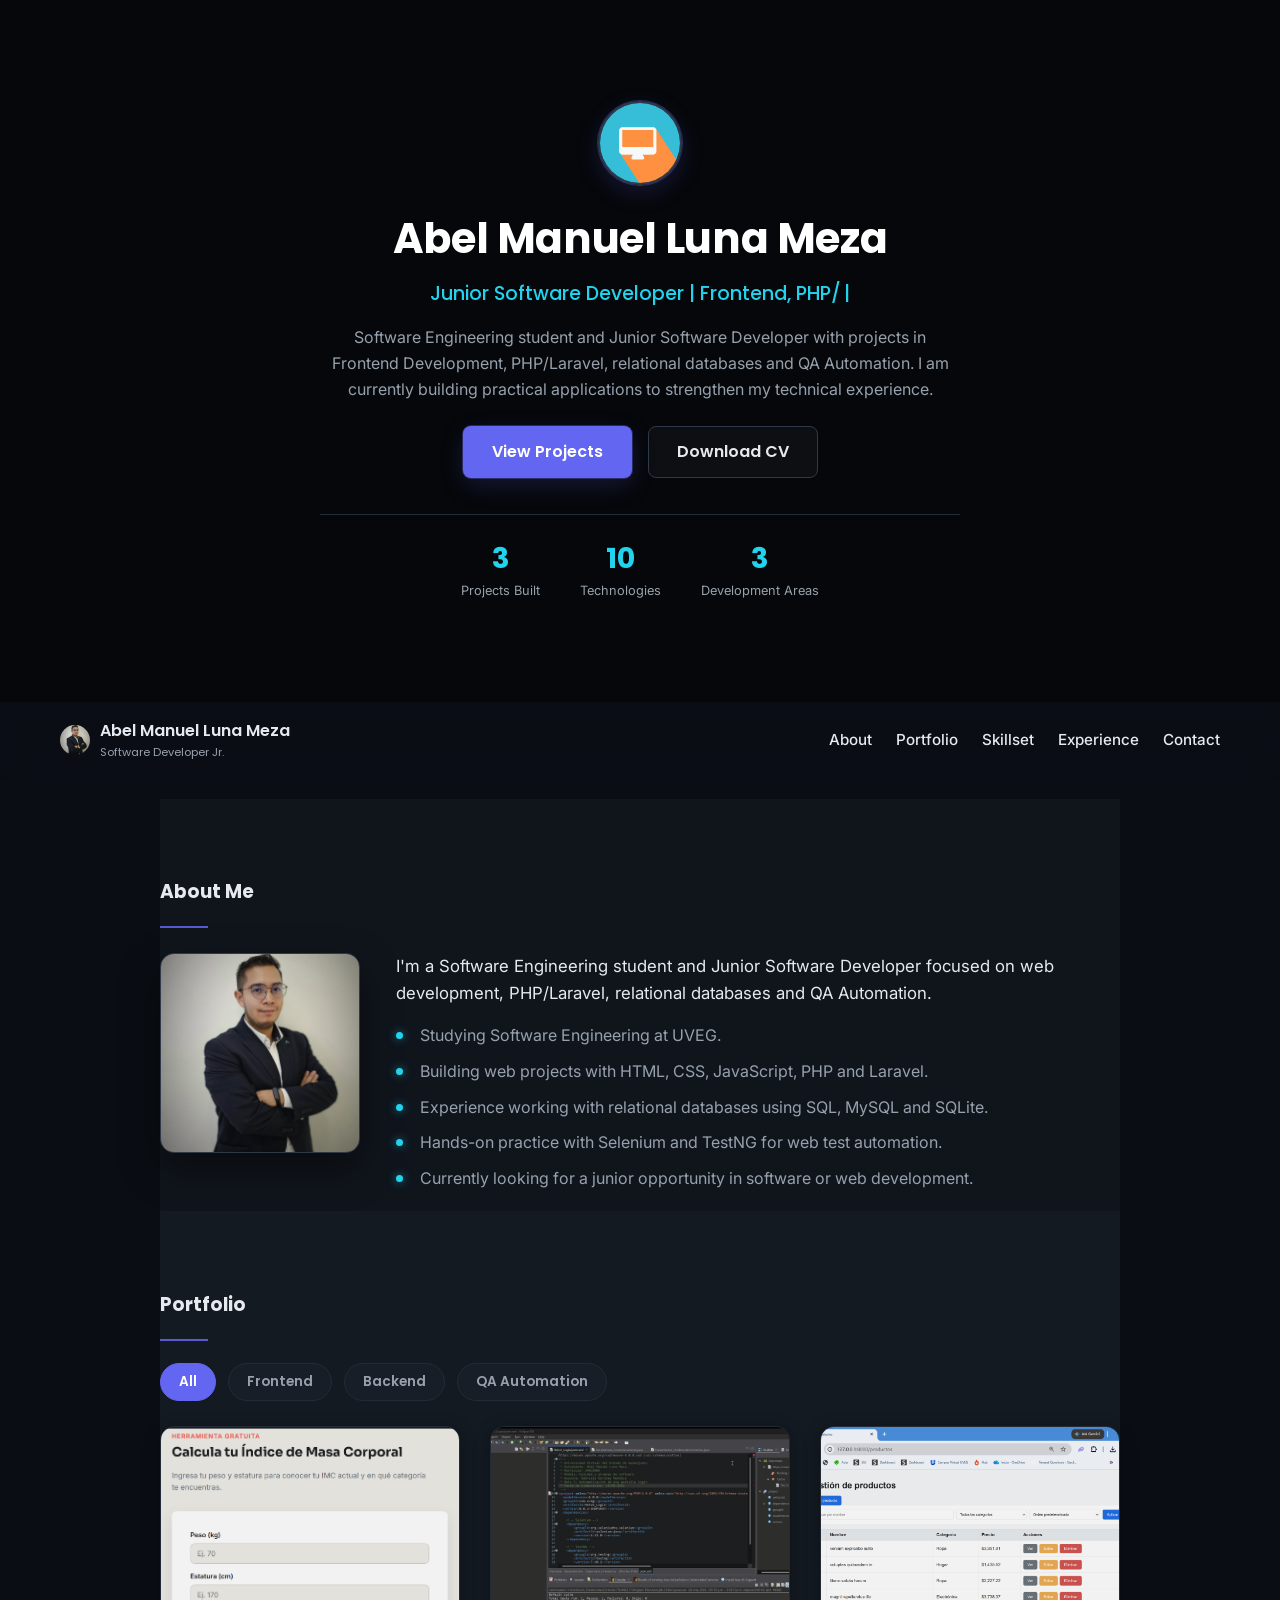
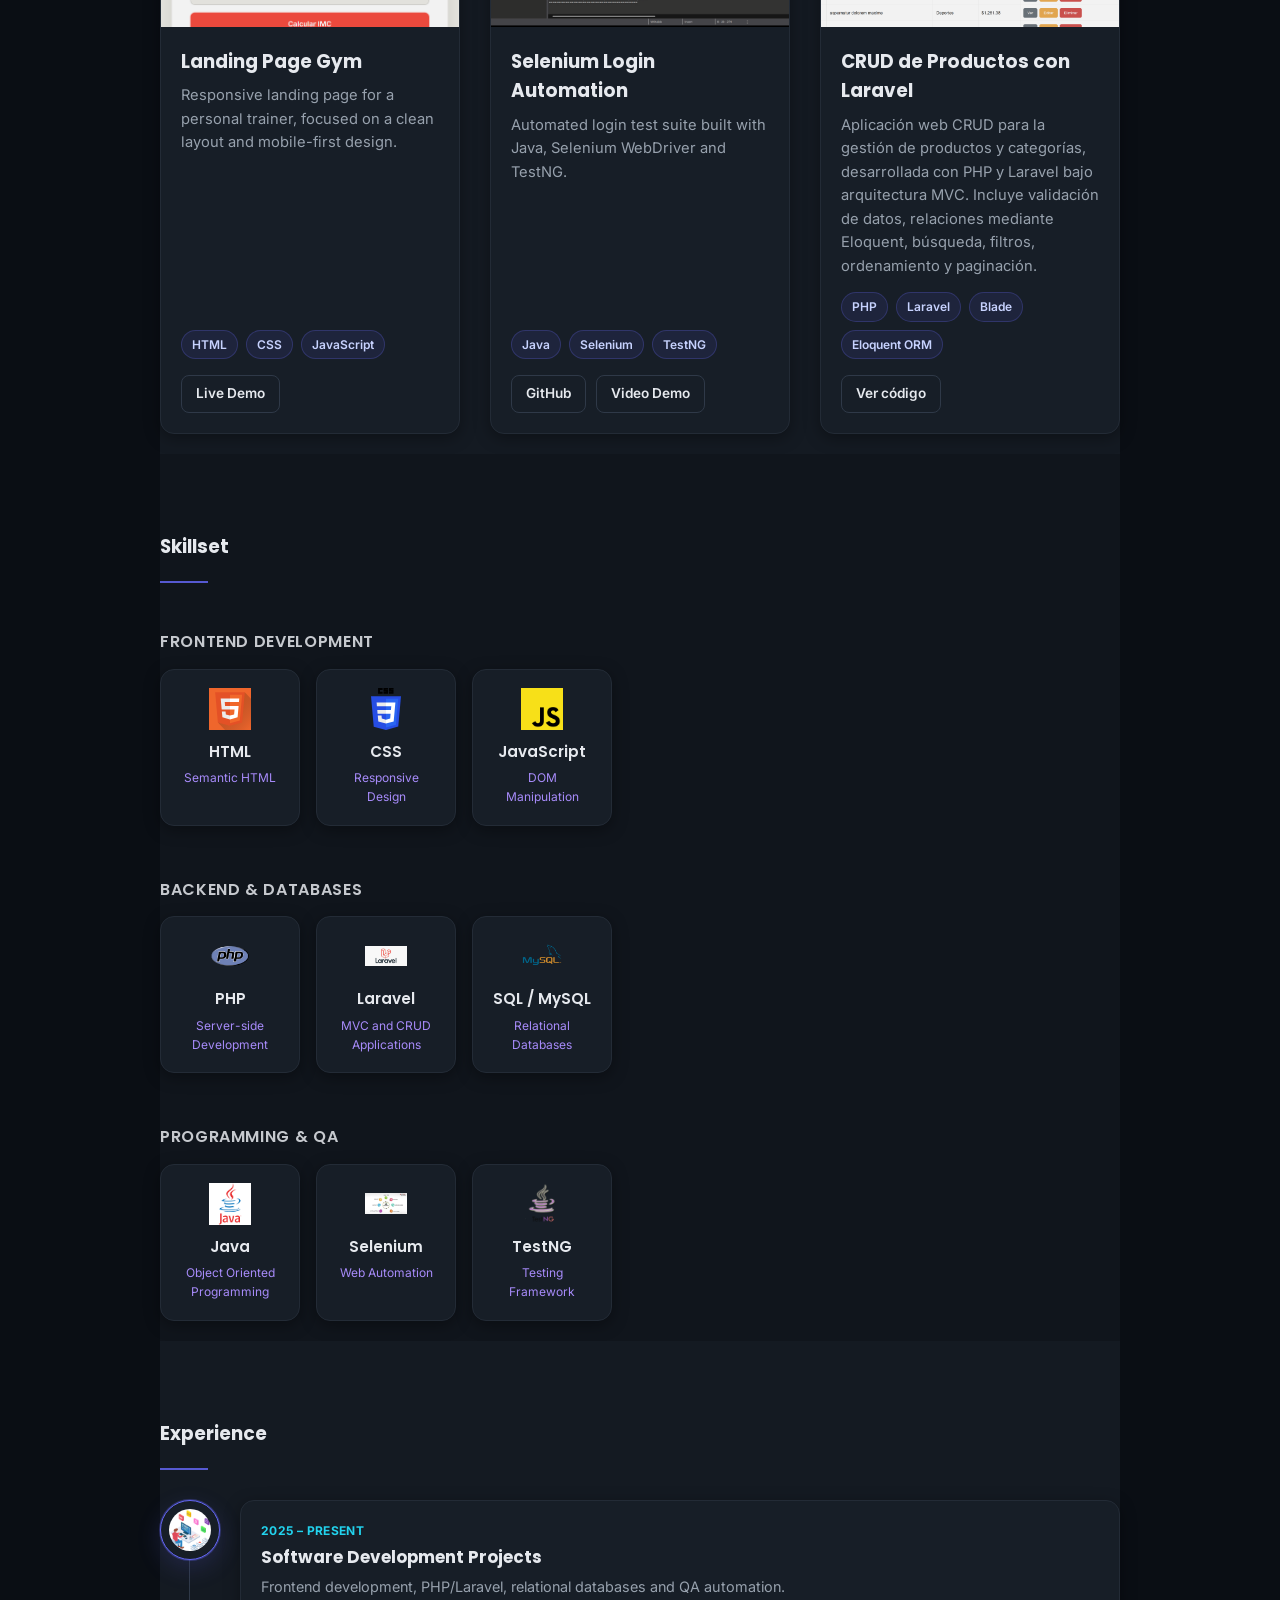
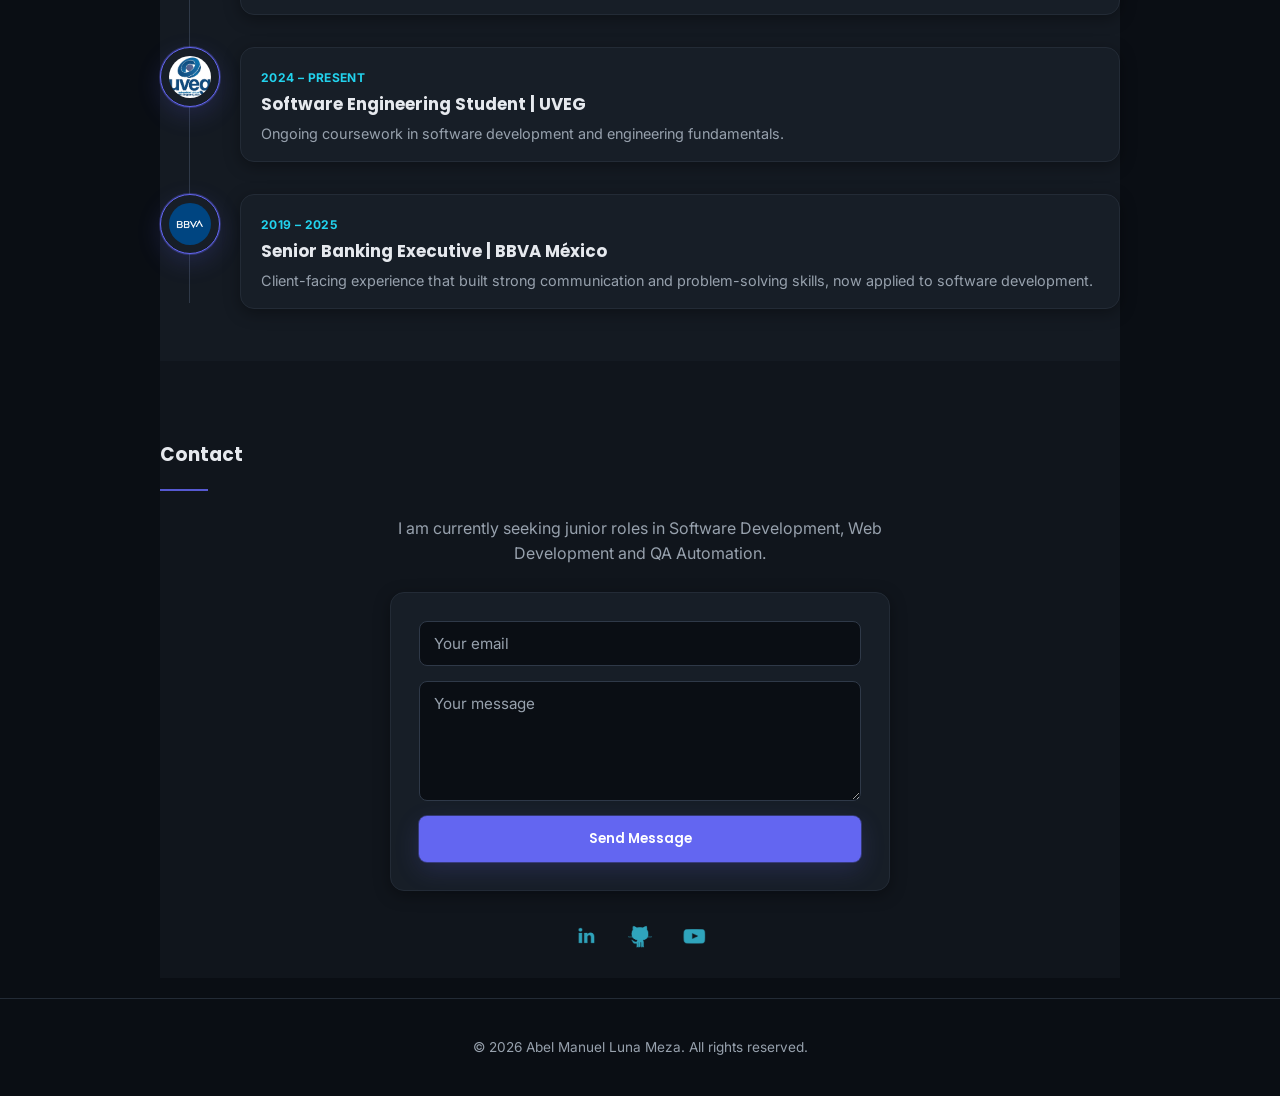
==== commit b1200fc4: "Update index.html" ====
--- a/index.html
+++ b/index.html
@@ -285,7 +285,8 @@
         <hr/>
 
         <p class="contact-intro">
-            Currently open to junior opportunities in Software Development, Web Development and QA Automation.
+            <p class="contact-intro">
+    I am currently seeking junior roles in Software Development, Web Development and QA Automation.
         </p>
 
         <form action="https://formspree.io/f/mayvdgwl" method="POST" class="contact-form">
